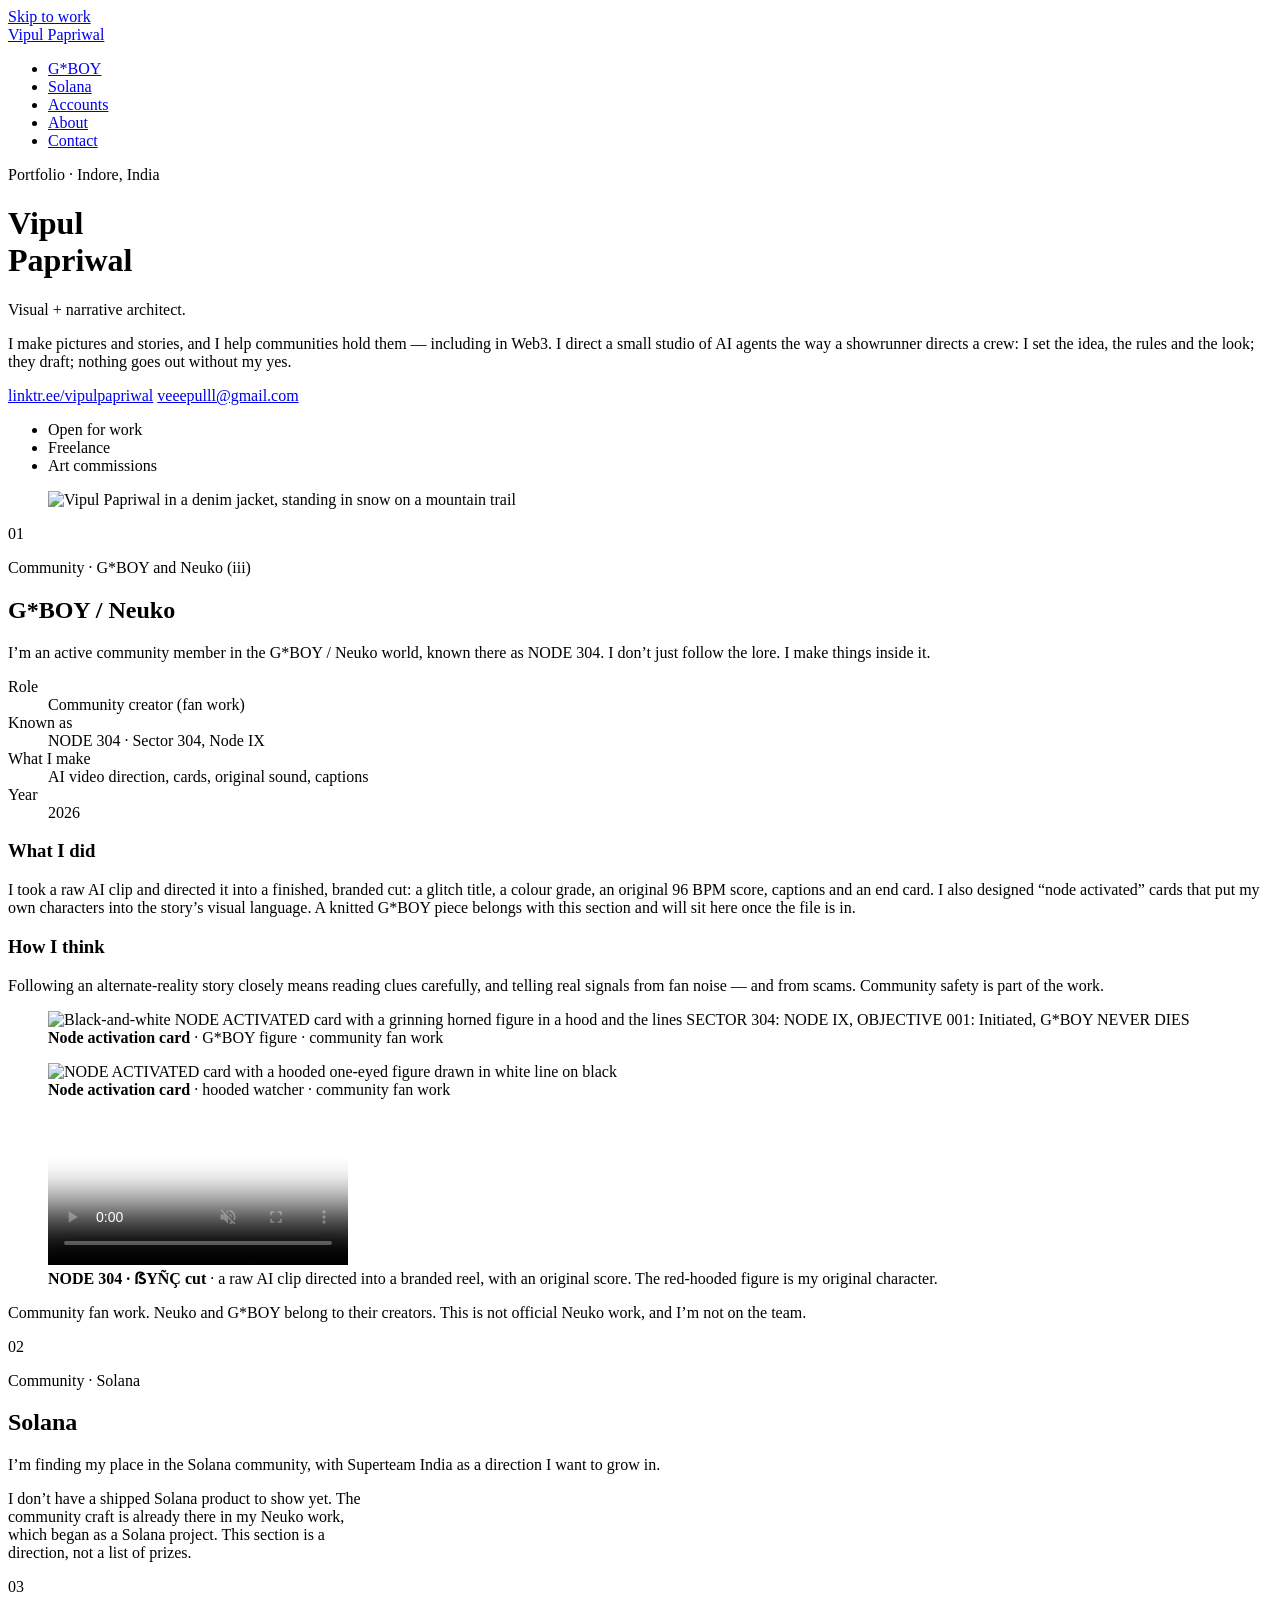
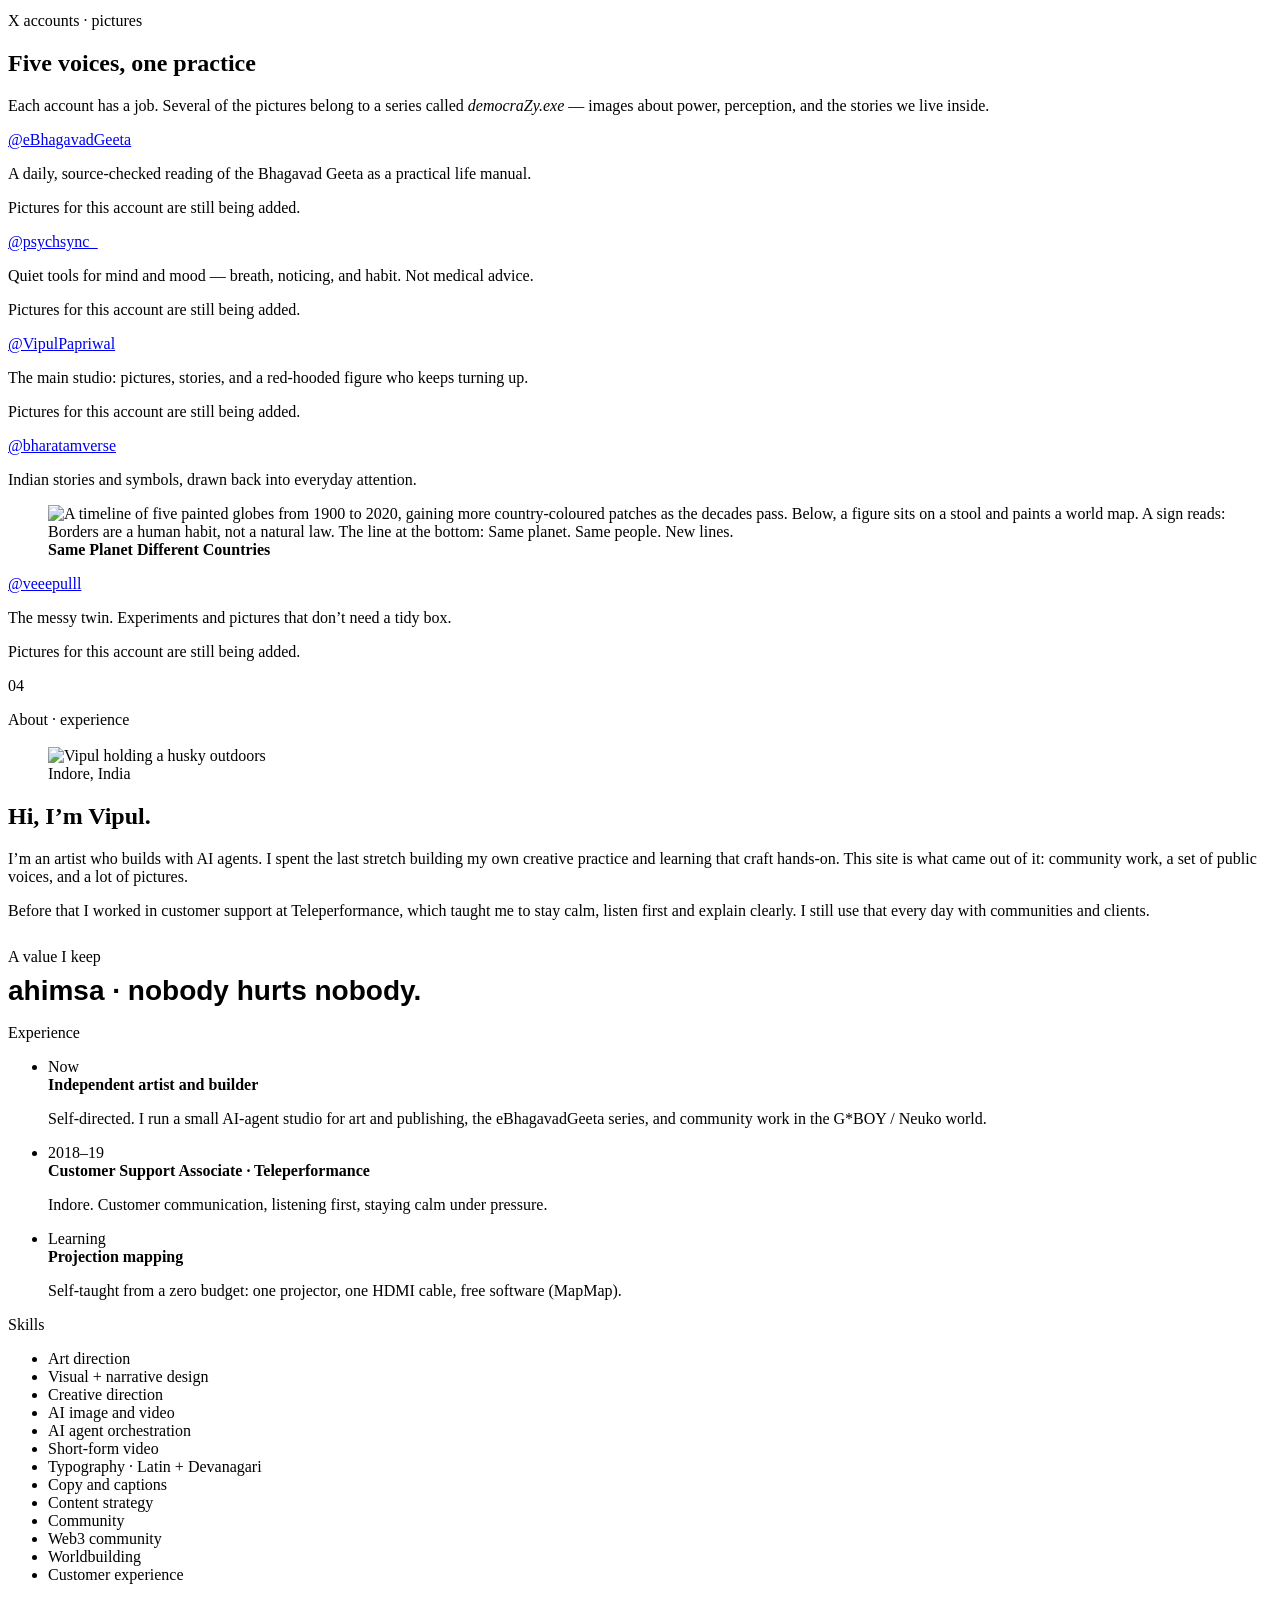
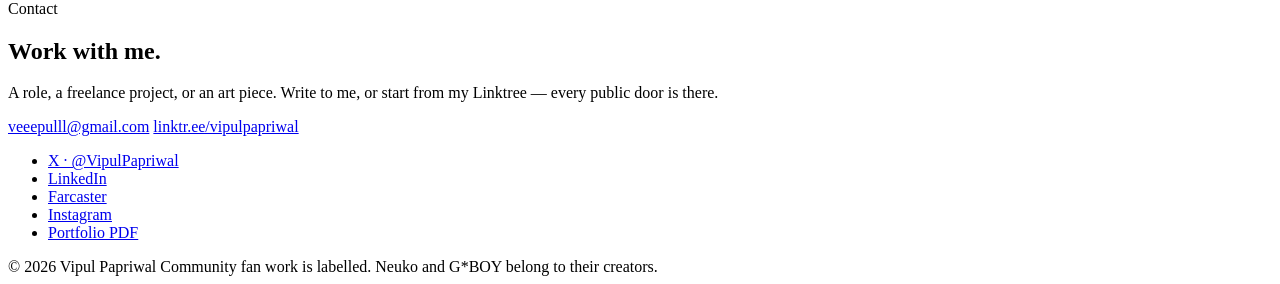
==== index.html @ c5badc03 "Portfolio v2 (dark)" ====
<!doctype html>
<html lang="en">
<head>
<meta charset="utf-8">
<meta name="viewport" content="width=device-width,initial-scale=1">
<title>Vipul Papriwal · Visual + narrative architect</title>
<meta name="description" content="Vipul Papriwal, Indore. Artist and visual + narrative architect. Pictures, stories, and community systems, including Web3. Open for work.">
<link rel="stylesheet" href="assets/style.css">
</head>
<body>
<a class="skip" href="#main">Skip to work</a>
<nav class="top" aria-label="Sections">
  <div class="wrap">
    <a class="name" href="#top">Vipul Papriwal</a>
    <ul>
      <li><a href="#gboy">G*BOY</a></li>
      <li><a href="#solana">Solana</a></li>
      <li><a href="#accounts">Accounts</a></li>
      <li><a href="#about">About</a></li>
      <li><a href="#contact">Contact</a></li>
    </ul>
  </div>
</nav>

<header class="hero" id="top">
  <div class="wrap hero-grid">
    <div class="hero-copy">
      <p class="label">Portfolio <span class="dot">·</span> Indore, India</p>
      <h1>Vipul<br>Papriwal</h1>
      <p class="role">Visual + narrative architect.</p>
      <p class="bio">I make pictures and stories, and I help communities hold them — including in Web3. I direct a small studio of AI agents the way a showrunner directs a crew: I set the idea, the rules and the look; they draft; nothing goes out without my yes.</p>
      <div class="hero-cta">
        <a class="btn solid" href="https://linktr.ee/vipulpapriwal">linktr.ee/vipulpapriwal</a>
        <a class="btn" href="mailto:veeepulll@gmail.com">veeepulll@gmail.com</a>
      </div>
      <ul class="chips" aria-label="Availability">
        <li>Open for work</li>
        <li>Freelance</li>
        <li>Art commissions</li>
      </ul>
    </div>
    <figure class="portrait">
      <img src="assets/img/portrait.jpg" alt="Vipul Papriwal in a denim jacket, standing in snow on a mountain trail">
    </figure>
  </div>
</header>

<main id="main">
<section class="s invert" id="gboy">
  <div class="wrap">
    <div class="s-head"><span class="n">01</span><p class="label">Community <span class="dot">·</span> G*BOY and Neuko (iii)</p></div>
    <h2>G*BOY / Neuko</h2>
    <p class="lede">I’m an active community member in the G*BOY / Neuko world, known there as NODE 304. I don’t just follow the lore. I make things inside it.</p>
    <div class="split">
      <dl class="meta">
        <div><dt>Role</dt><dd>Community creator (fan work)</dd></div>
        <div><dt>Known as</dt><dd>NODE 304 · Sector 304, Node IX</dd></div>
        <div><dt>What I make</dt><dd>AI video direction, cards, original sound, captions</dd></div>
        <div><dt>Year</dt><dd>2026</dd></div>
      </dl>
      <div class="story">
        <h3>What I did</h3>
        <p>I took a raw AI clip and directed it into a finished, branded cut: a glitch title, a colour grade, an original 96 BPM score, captions and an end card. I also designed “node activated” cards that put my own characters into the story’s visual language. A knitted G*BOY piece belongs with this section and will sit here once the file is in.</p>
        <h3>How I think</h3>
        <p>Following an alternate-reality story closely means reading clues carefully, and telling real signals from fan noise — and from scams. Community safety is part of the work.</p>
      </div>
    </div>
    <div class="g-fig cols-2"><figure class="fade">
        <img src="assets/img/neuko_node_card_gboy.jpg" alt="Black-and-white NODE ACTIVATED card with a grinning horned figure in a hood and the lines SECTOR 304: NODE IX, OBJECTIVE 001: Initiated, G*BOY NEVER DIES" loading="lazy">
        <figcaption class="cap"><b>Node activation card</b> · G*BOY figure · community fan work</figcaption>
        </figure><figure class="fade">
        <img src="assets/img/neuko_node_card_eye.jpg" alt="NODE ACTIVATED card with a hooded one-eyed figure drawn in white line on black" loading="lazy">
        <figcaption class="cap"><b>Node activation card</b> · hooded watcher · community fan work</figcaption>
        </figure><figure class="fade">
            <video class="reel" src="assets/img/neuko_node304.mp4" poster="assets/img/neuko_node304_cover.jpg" muted loop playsinline controls preload="none" data-auto></video>
            <figcaption class="cap"><b>NODE 304 · ẞYÑÇ cut</b> · a raw AI clip directed into a branded reel, with an original score. The red-hooded figure is my original character.</figcaption>
            </figure></div>
    <p class="note">Community fan work. Neuko and G*BOY belong to their creators. This is not official Neuko work, and I’m not on the team.</p>
  </div>
</section>

<section class="s" id="solana">
  <div class="wrap">
    <div class="s-head"><span class="n">02</span><p class="label">Community <span class="dot">·</span> Solana</p></div>
    <h2>Solana</h2>
    <p class="lede">I’m finding my place in the Solana community, with Superteam India as a direction I want to grow in.</p>
    <p class="muted" style="max-width:46ch">I don’t have a shipped Solana product to show yet. The community craft is already there in my Neuko work, which began as a Solana project. This section is a direction, not a list of prizes.</p>
  </div>
</section>

<section class="s" id="accounts">
  <div class="wrap">
    <div class="s-head"><span class="n">03</span><p class="label">X accounts <span class="dot">·</span> pictures</p></div>
    <h2>Five voices, one practice</h2>
    <p class="lede">Each account has a job. Several of the pictures belong to a series called <i>democraZy.exe</i> — images about power, perception, and the stories we live inside.</p>
    <div class="accounts">
      
<article class="account" id="ebg">
  <a class="handle" href="https://x.com/eBhagavadGeeta">@eBhagavadGeeta</a>
  <p class="purpose">A daily, source-checked reading of the Bhagavad Geeta as a practical life manual.</p>
  
  
  <p class="muted">Pictures for this account are still being added.</p>
</article>

<article class="account" id="psych">
  <a class="handle" href="https://x.com/psychsync_">@psychsync_</a>
  <p class="purpose">Quiet tools for mind and mood — breath, noticing, and habit. Not medical advice.</p>
  
  
  <p class="muted">Pictures for this account are still being added.</p>
</article>

<article class="account" id="main">
  <a class="handle" href="https://x.com/VipulPapriwal">@VipulPapriwal</a>
  <p class="purpose">The main studio: pictures, stories, and a red-hooded figure who keeps turning up.</p>
  
  
  <p class="muted">Pictures for this account are still being added.</p>
</article>

<article class="account" id="bharatam">
  <a class="handle" href="https://x.com/bharatamverse">@bharatamverse</a>
  <p class="purpose">Indian stories and symbols, drawn back into everyday attention.</p>
  <figure class="fade lead"><img src="assets/art/01.jpg" alt="A timeline of five painted globes from 1900 to 2020, gaining more country-coloured patches as the decades pass. Below, a figure sits on a stool and paints a world map. A sign reads: Borders are a human habit, not a natural law. The line at the bottom: Same planet. Same people. New lines." loading="lazy"><figcaption class="cap"><b>Same Planet Different Countries</b></figcaption></figure>
  
  
</article>

<article class="account" id="vee">
  <a class="handle" href="https://x.com/veeepulll">@veeepulll</a>
  <p class="purpose">The messy twin. Experiments and pictures that don’t need a tidy box.</p>
  
  
  <p class="muted">Pictures for this account are still being added.</p>
</article>
    </div>
  </div>
</section>

<section class="s" id="about">
  <div class="wrap">
    <div class="s-head"><span class="n">04</span><p class="label">About <span class="dot">·</span> experience</p></div>
    <div class="about-grid" style="margin-top:18px">
      <figure class="portrait">
        <img src="assets/img/portrait_husky.jpg" alt="Vipul holding a husky outdoors">
        <figcaption class="cap">Indore, India</figcaption>
      </figure>
      <div>
        <h2>Hi, I’m Vipul.</h2>
        <p>I’m an artist who builds with AI agents. I spent the last stretch building my own creative practice and learning that craft hands-on. This site is what came out of it: community work, a set of public voices, and a lot of pictures.</p>
        <p>Before that I worked in customer support at Teleperformance, which taught me to stay calm, listen first and explain clearly. I still use that every day with communities and clients.</p>
        <p class="label" style="margin:28px 0 8px">A value I keep</p>
        <p style="font:700 clamp(20px,3vw,28px)/1.2 Unbounded,sans-serif;margin:0">ahimsa · nobody hurts nobody.</p>
      </div>
    </div>
    <div class="exp-grid">
      <div>
        <p class="label">Experience</p>
        <ul class="timeline">
          <li><span class="when">Now</span><div><b>Independent artist and builder</b><p>Self-directed. I run a small AI-agent studio for art and publishing, the eBhagavadGeeta series, and community work in the G*BOY / Neuko world.</p></div></li>
          <li><span class="when">2018–19</span><div><b>Customer Support Associate · Teleperformance</b><p>Indore. Customer communication, listening first, staying calm under pressure.</p></div></li>
          <li><span class="when">Learning</span><div><b>Projection mapping</b><p>Self-taught from a zero budget: one projector, one HDMI cable, free software (MapMap).</p></div></li>
        </ul>
      </div>
      <div>
        <p class="label">Skills</p>
        <ul class="skills">
          <li>Art direction</li><li>Visual + narrative design</li><li>Creative direction</li>
          <li>AI image and video</li><li>AI agent orchestration</li><li>Short-form video</li>
          <li>Typography · Latin + Devanagari</li><li>Copy and captions</li>
          <li>Content strategy</li><li>Community</li><li>Web3 community</li>
          <li>Worldbuilding</li><li>Customer experience</li>
        </ul>
      </div>
    </div>
  </div>
</section>
</main>

<section class="contact invert" id="contact">
  <div class="wrap">
    <p class="label">Contact</p>
    <h2>Work with me.</h2>
    <p class="lead">A role, a freelance project, or an art piece. Write to me, or start from my Linktree — every public door is there.</p>
    <a class="mail" href="mailto:veeepulll@gmail.com">veeepulll@gmail.com</a>
    <a class="lt" href="https://linktr.ee/vipulpapriwal">linktr.ee/vipulpapriwal</a>
    <ul class="links">
      <li><a href="https://x.com/VipulPapriwal">X · @VipulPapriwal</a></li>
      <li><a href="https://www.linkedin.com/in/vipulpapriwal">LinkedIn</a></li>
      <li><a href="https://farcaster.xyz/vipulpapriwal">Farcaster</a></li>
      <li><a href="https://instagram.com/vipulpapriwal">Instagram</a></li>
      <li><a href="Vipul_Papriwal_Portfolio.pdf">Portfolio PDF</a></li>
    </ul>
  </div>
</section>
<footer>
  <div class="wrap">
    <span>© 2026 Vipul Papriwal</span>
    <span>Community fan work is labelled. Neuko and G*BOY belong to their creators.</span>
  </div>
</footer>
<script>
(function(){
  var reduce=window.matchMedia&&matchMedia('(prefers-reduced-motion: reduce)').matches;
  var fades=document.querySelectorAll('.fade');
  if(!('IntersectionObserver' in window)||reduce){fades.forEach(function(e){e.classList.add('in')});}
  else{
    var io=new IntersectionObserver(function(es){es.forEach(function(e){if(e.isIntersecting){e.target.classList.add('in');io.unobserve(e.target);}})},{rootMargin:'0px 0px -8% 0px'});
    fades.forEach(function(e){io.observe(e)});
  }
  if(!reduce&&'IntersectionObserver' in window){
    var vo=new IntersectionObserver(function(es){es.forEach(function(e){var v=e.target;if(e.isIntersecting){v.preload='auto';var p=v.play();if(p&&p.catch)p.catch(function(){});}else{v.pause();}})},{threshold:.5});
    document.querySelectorAll('video[data-auto]').forEach(function(v){vo.observe(v)});
  }
})();
</script>
</body>
</html>
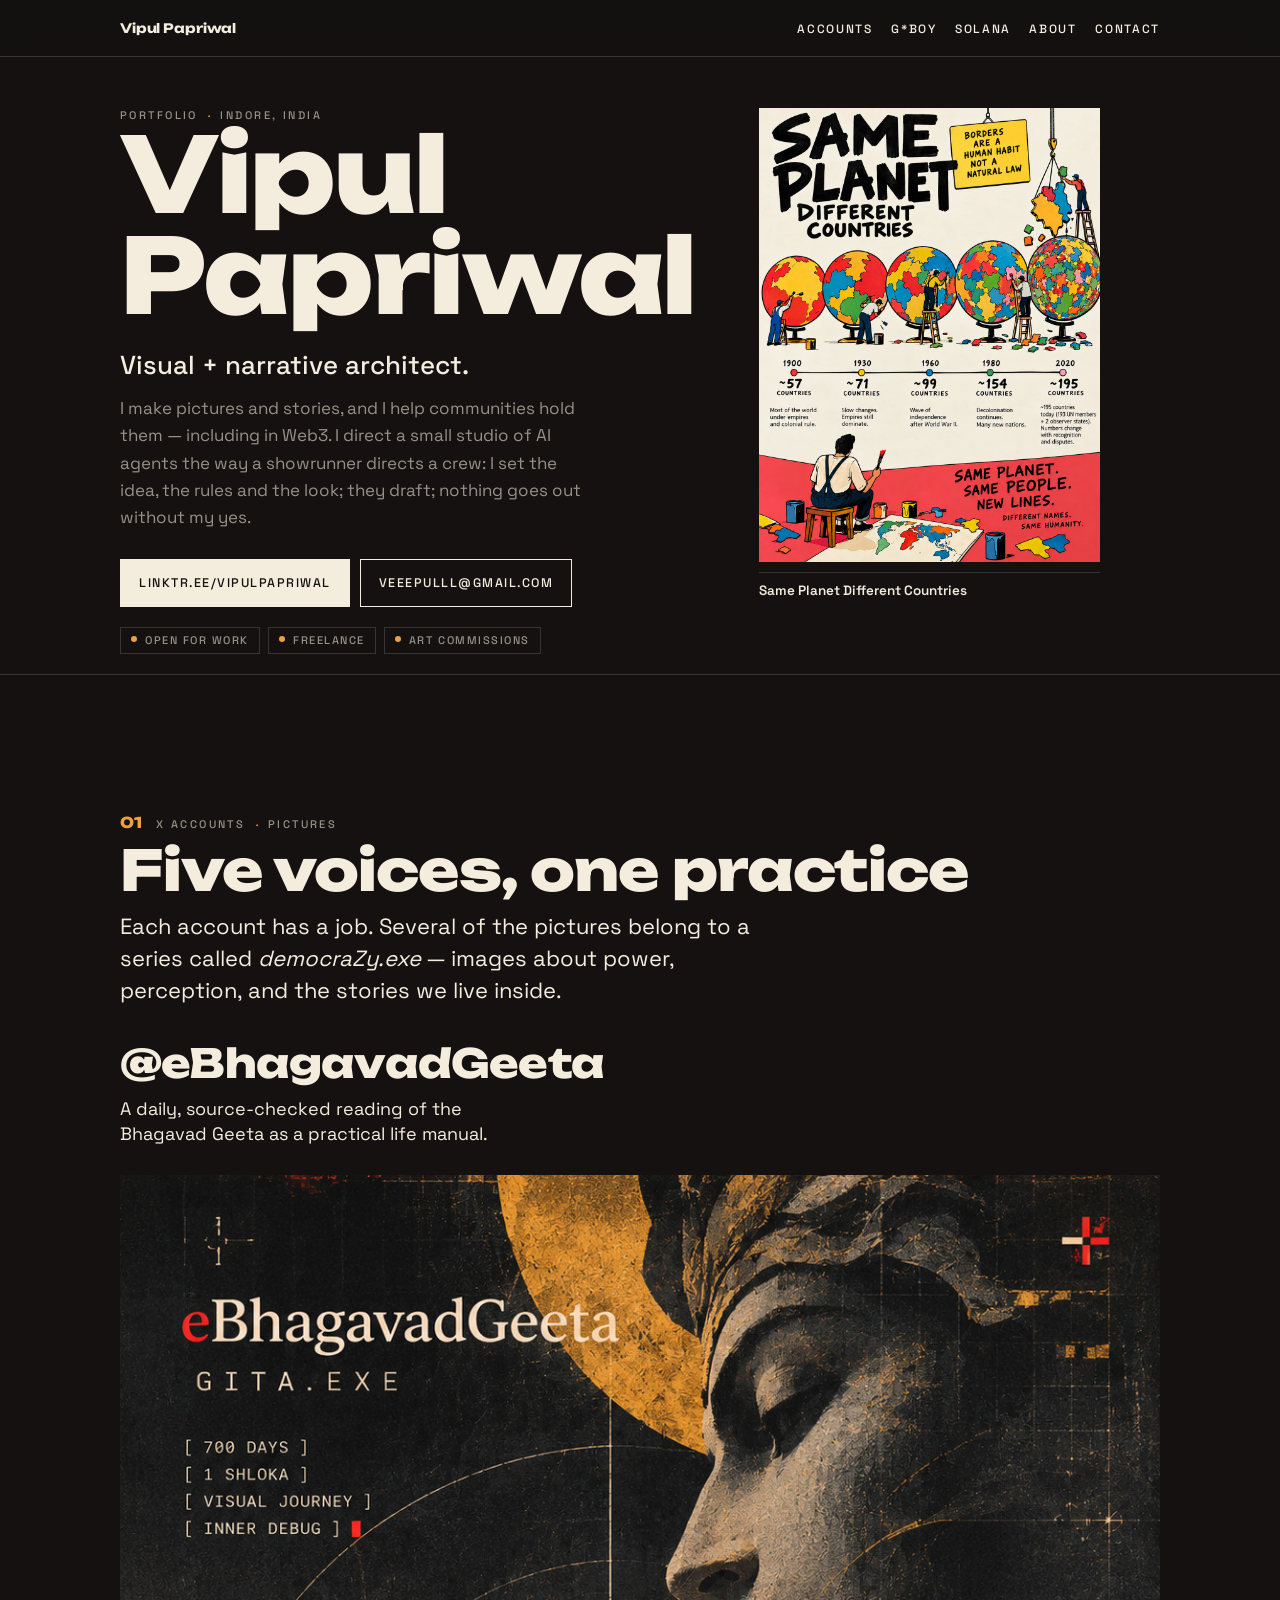
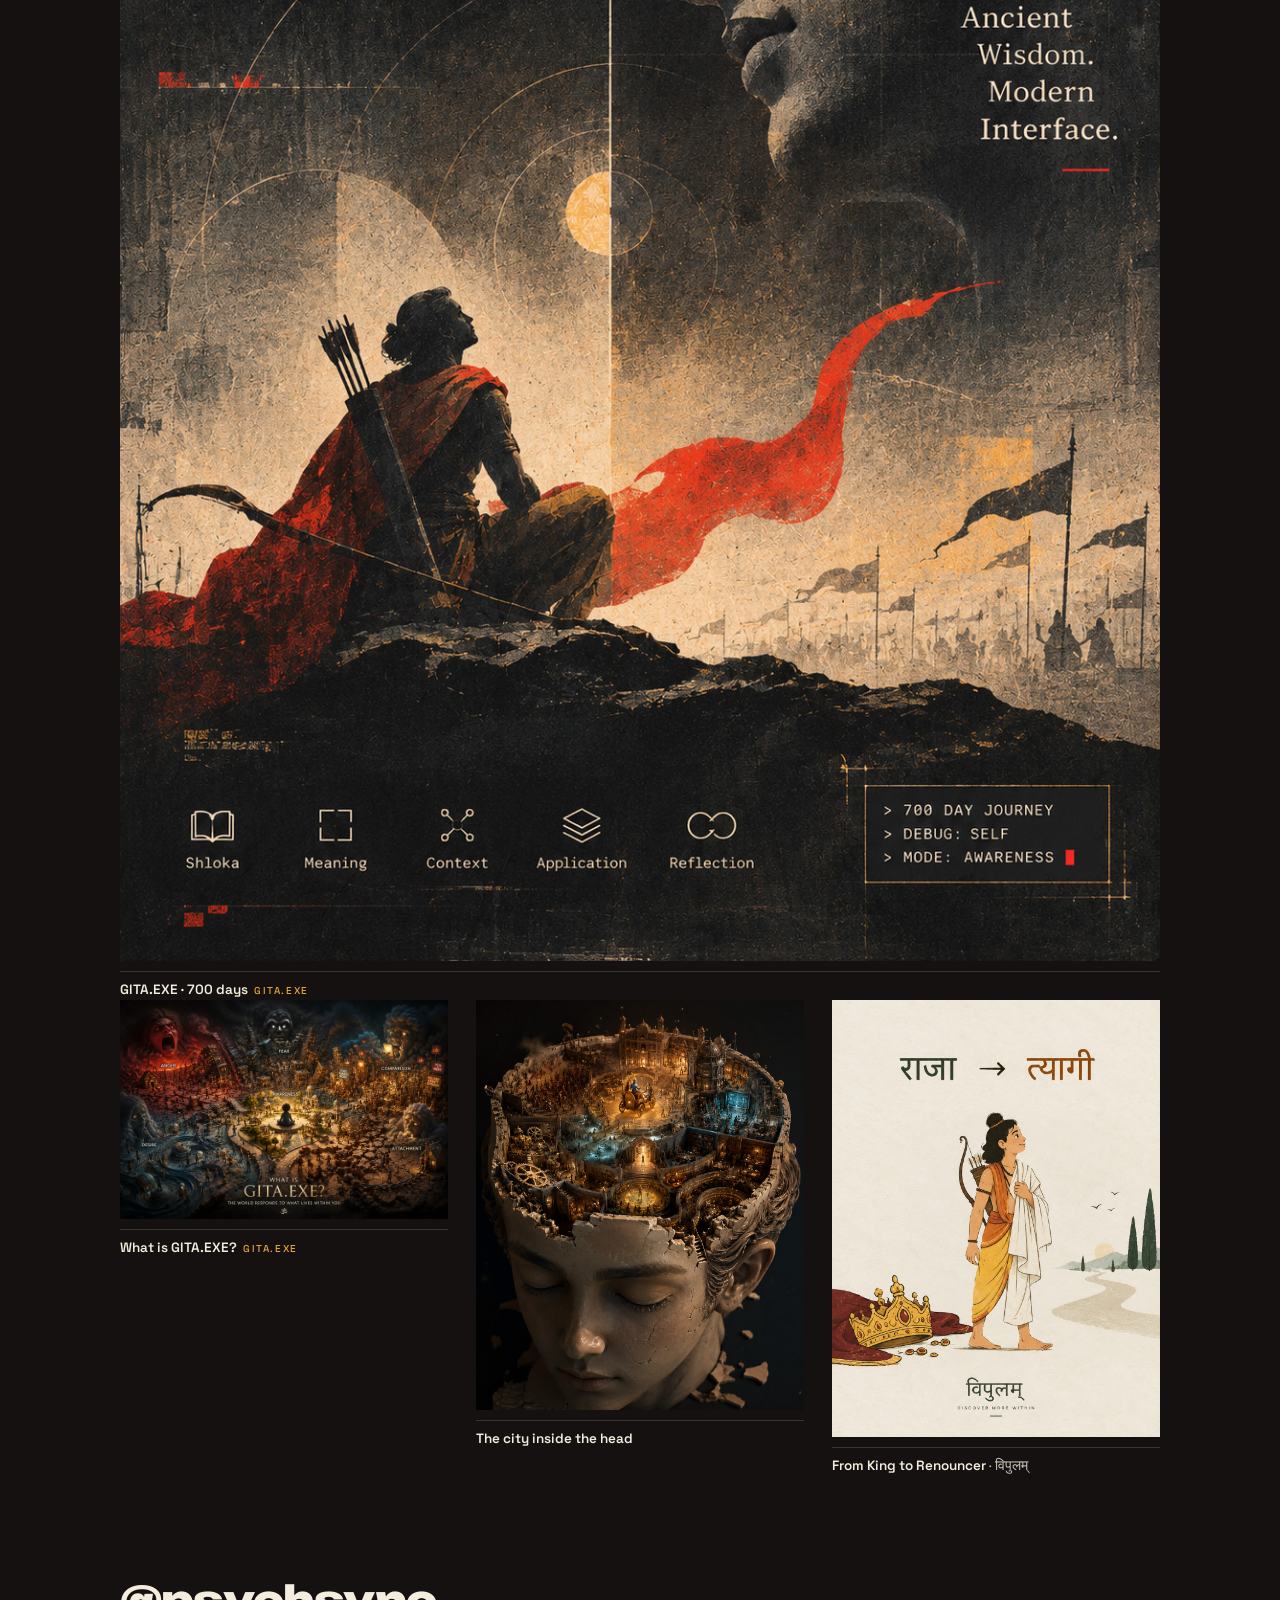
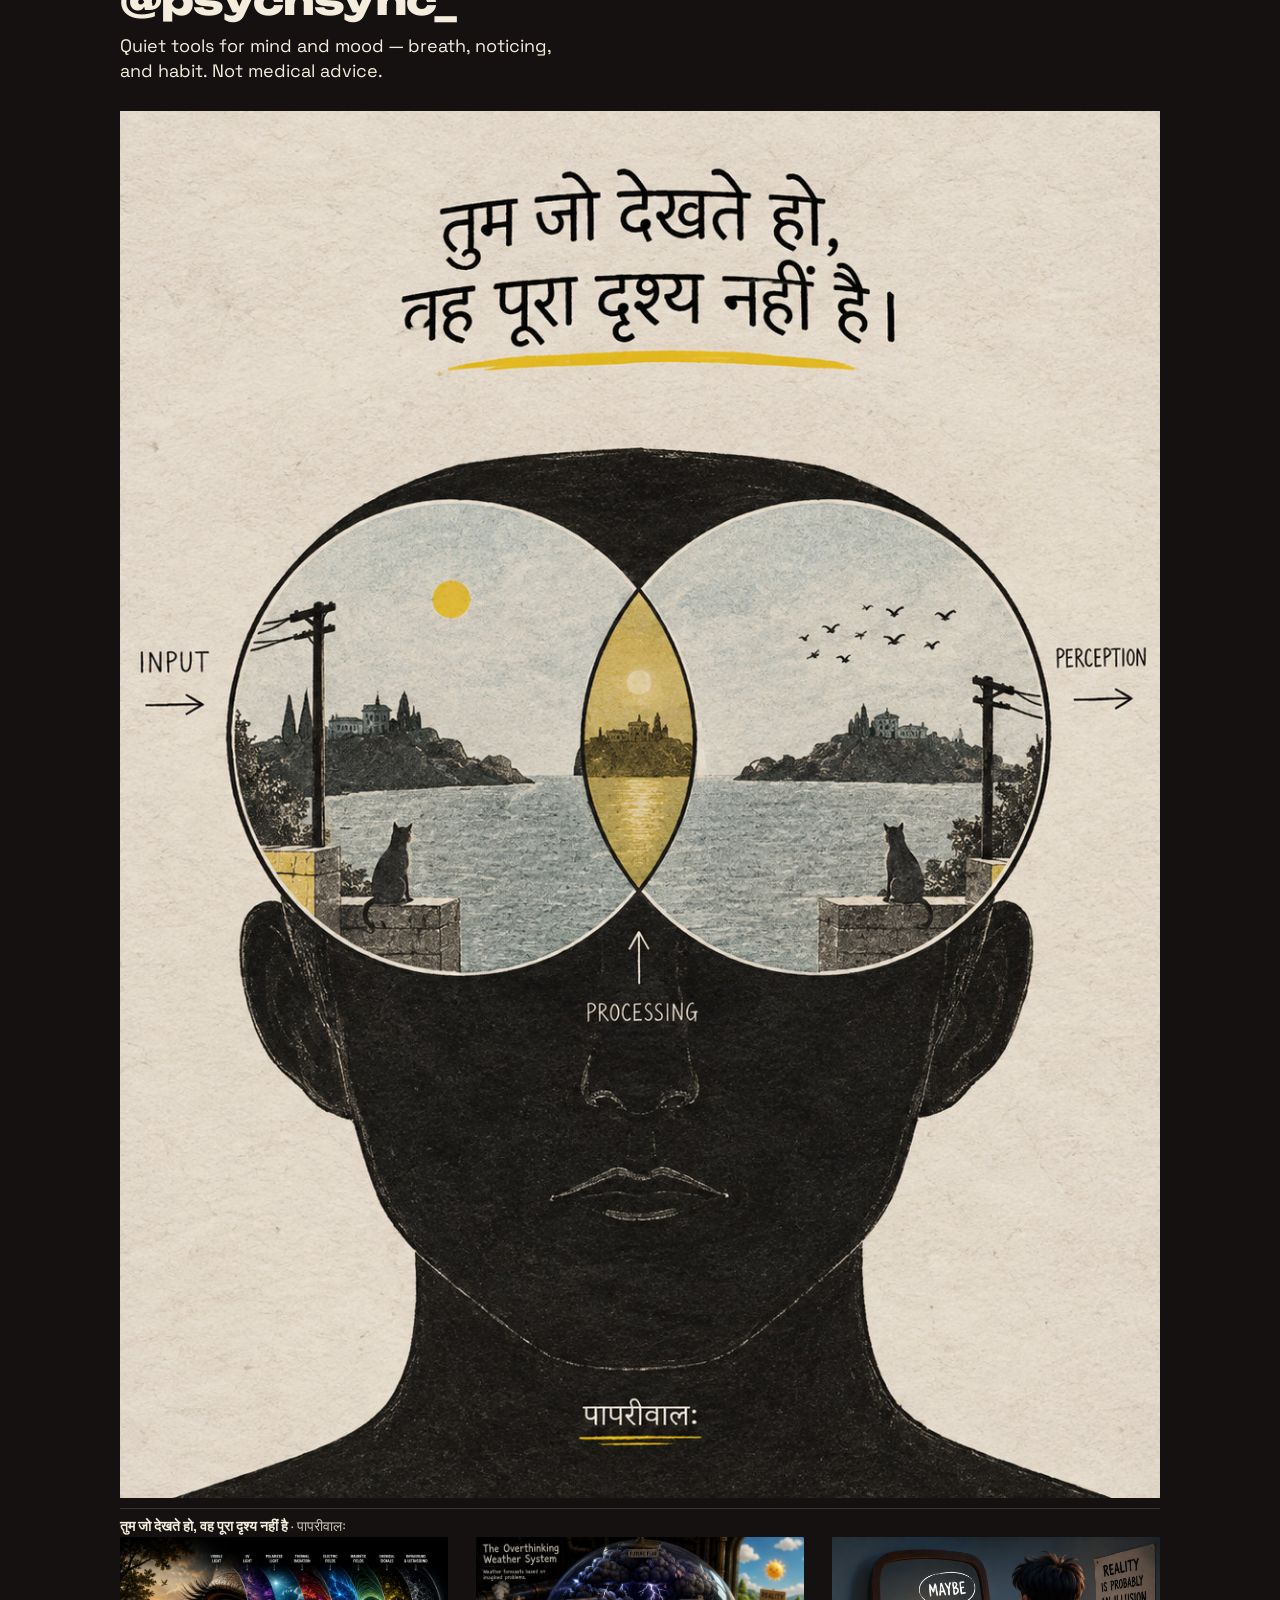
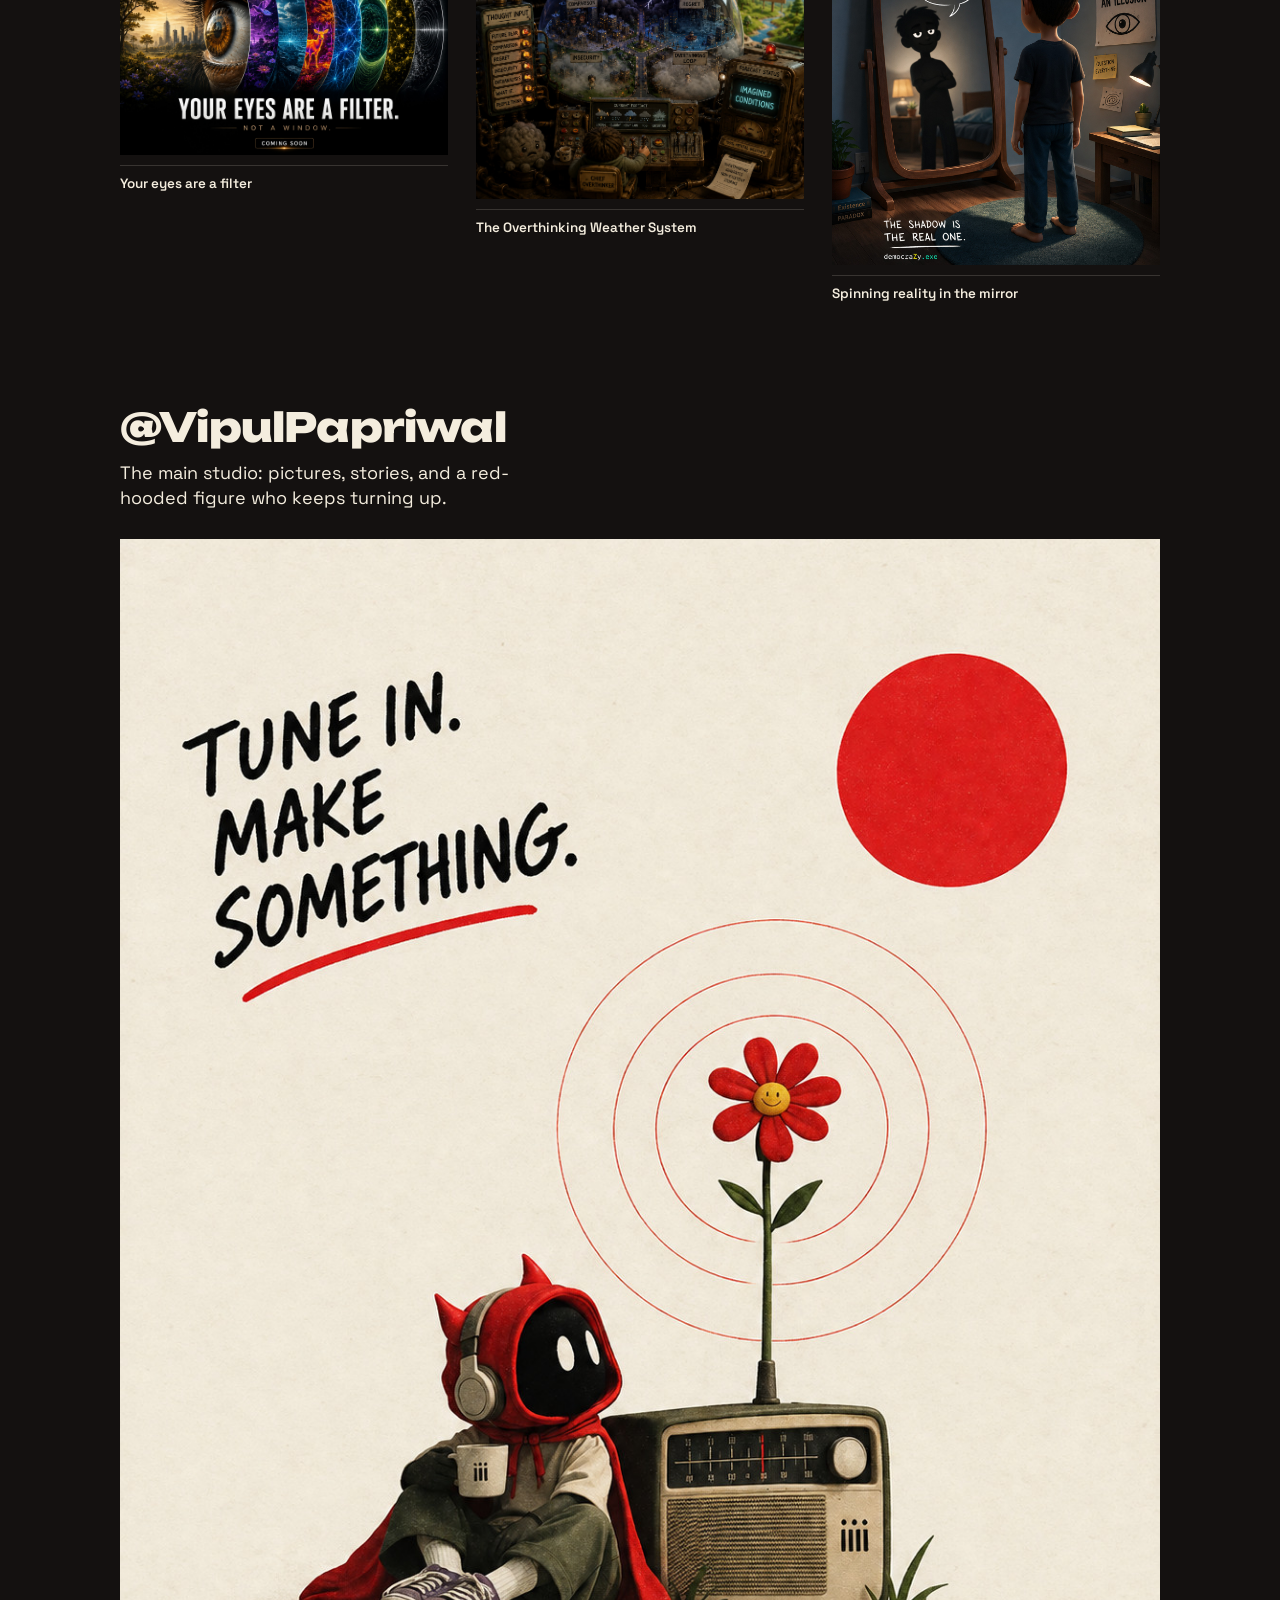
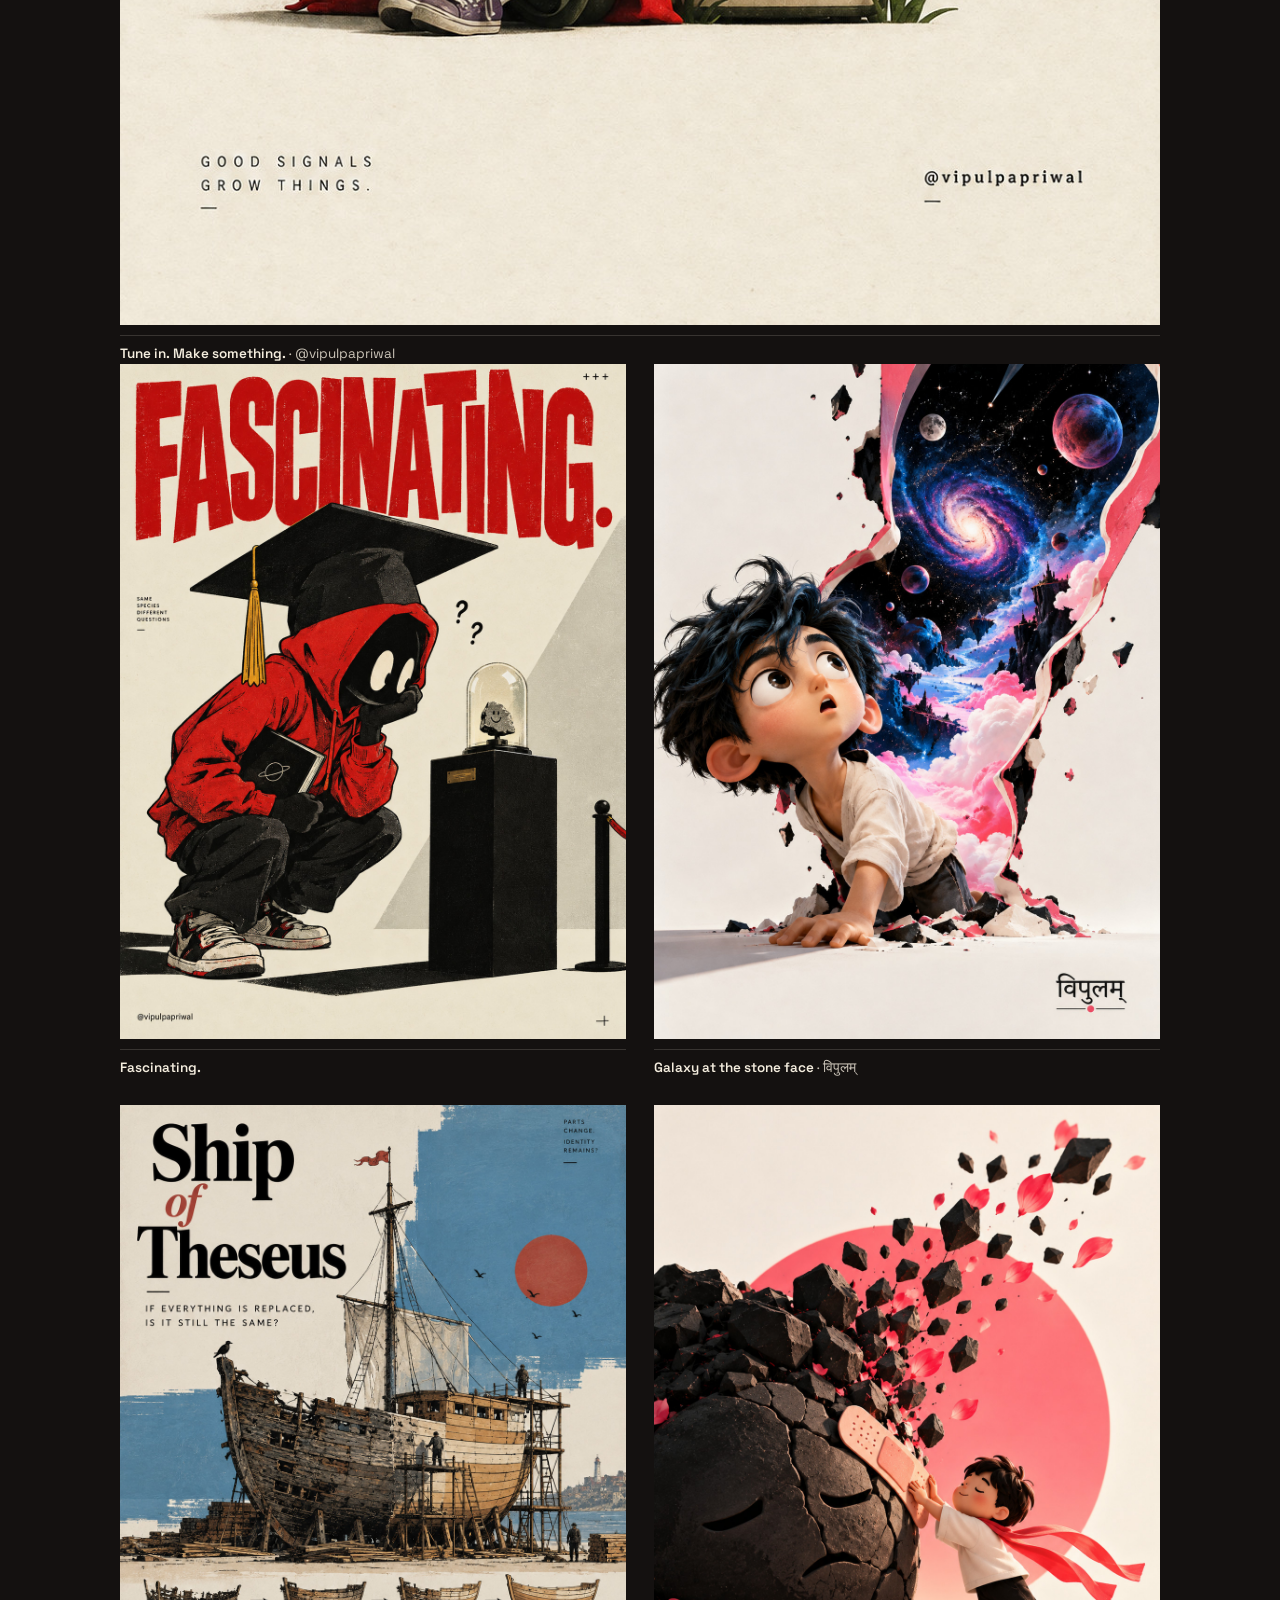
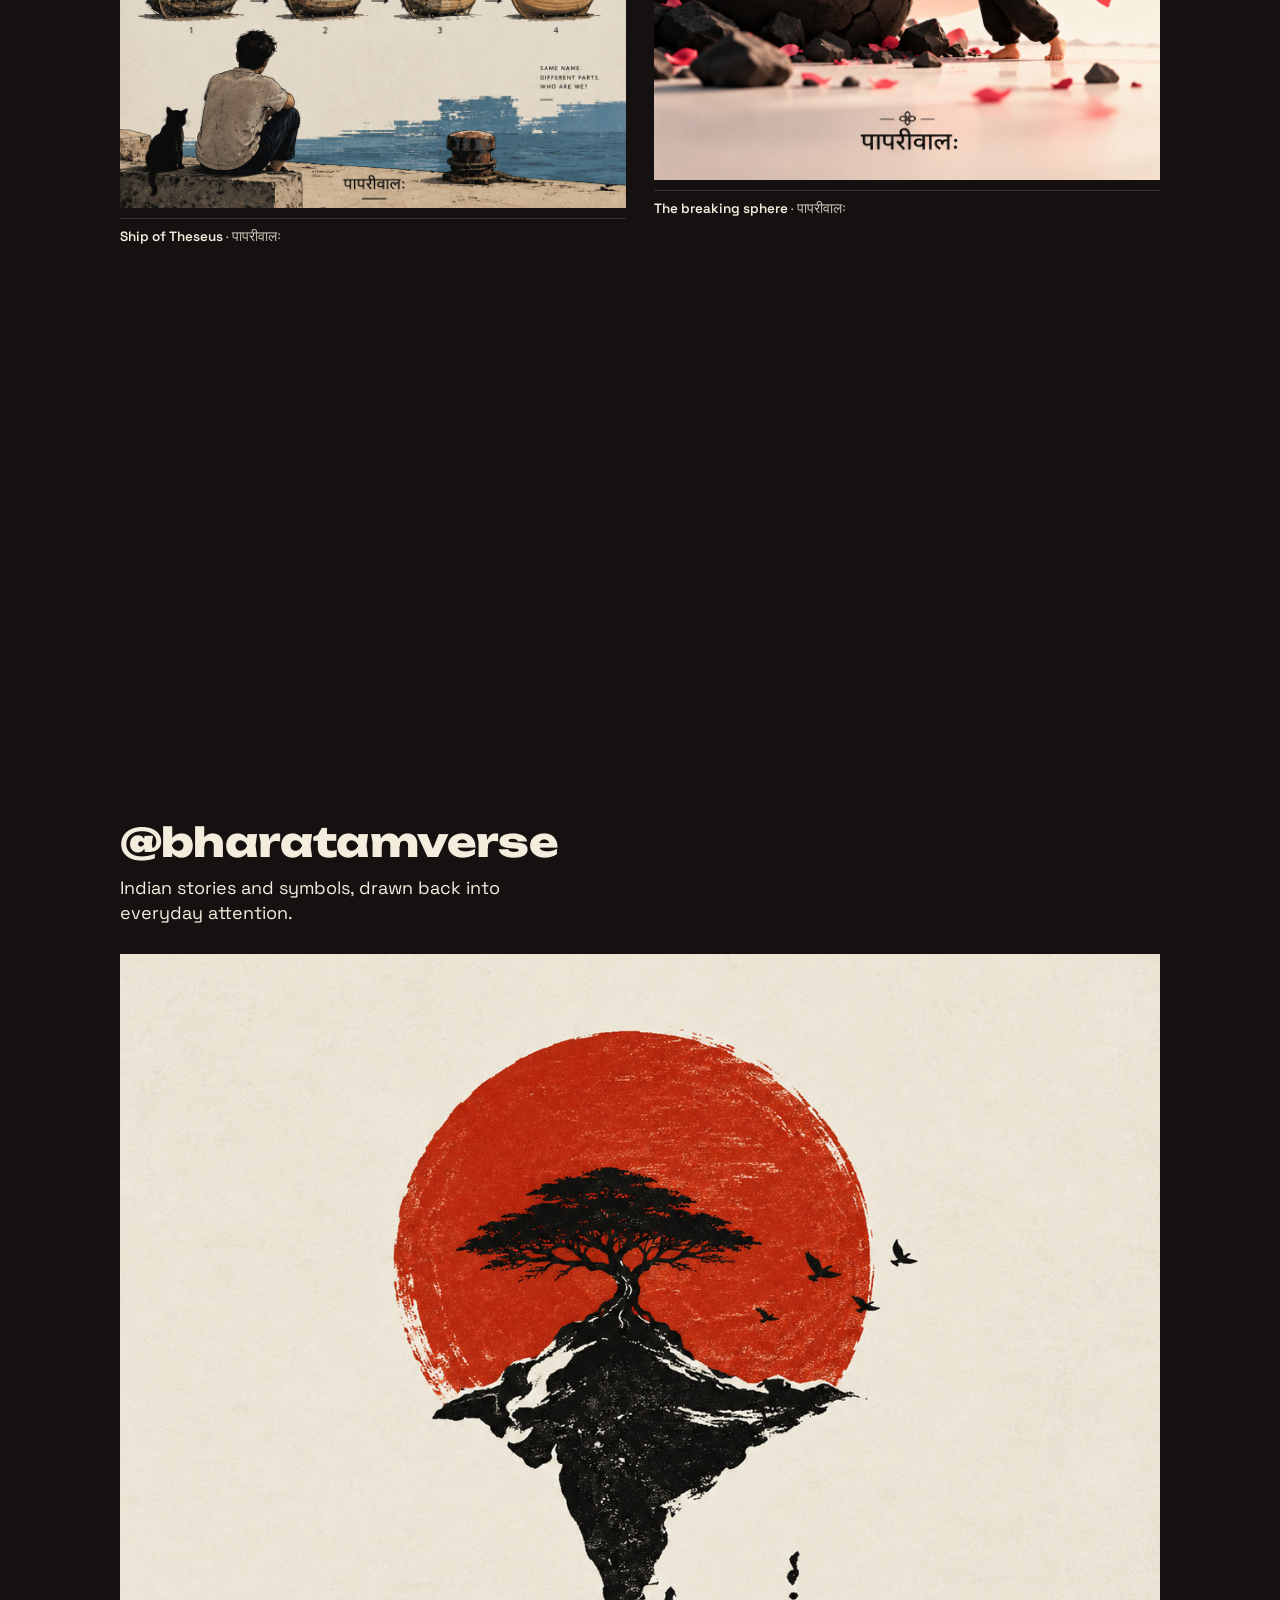
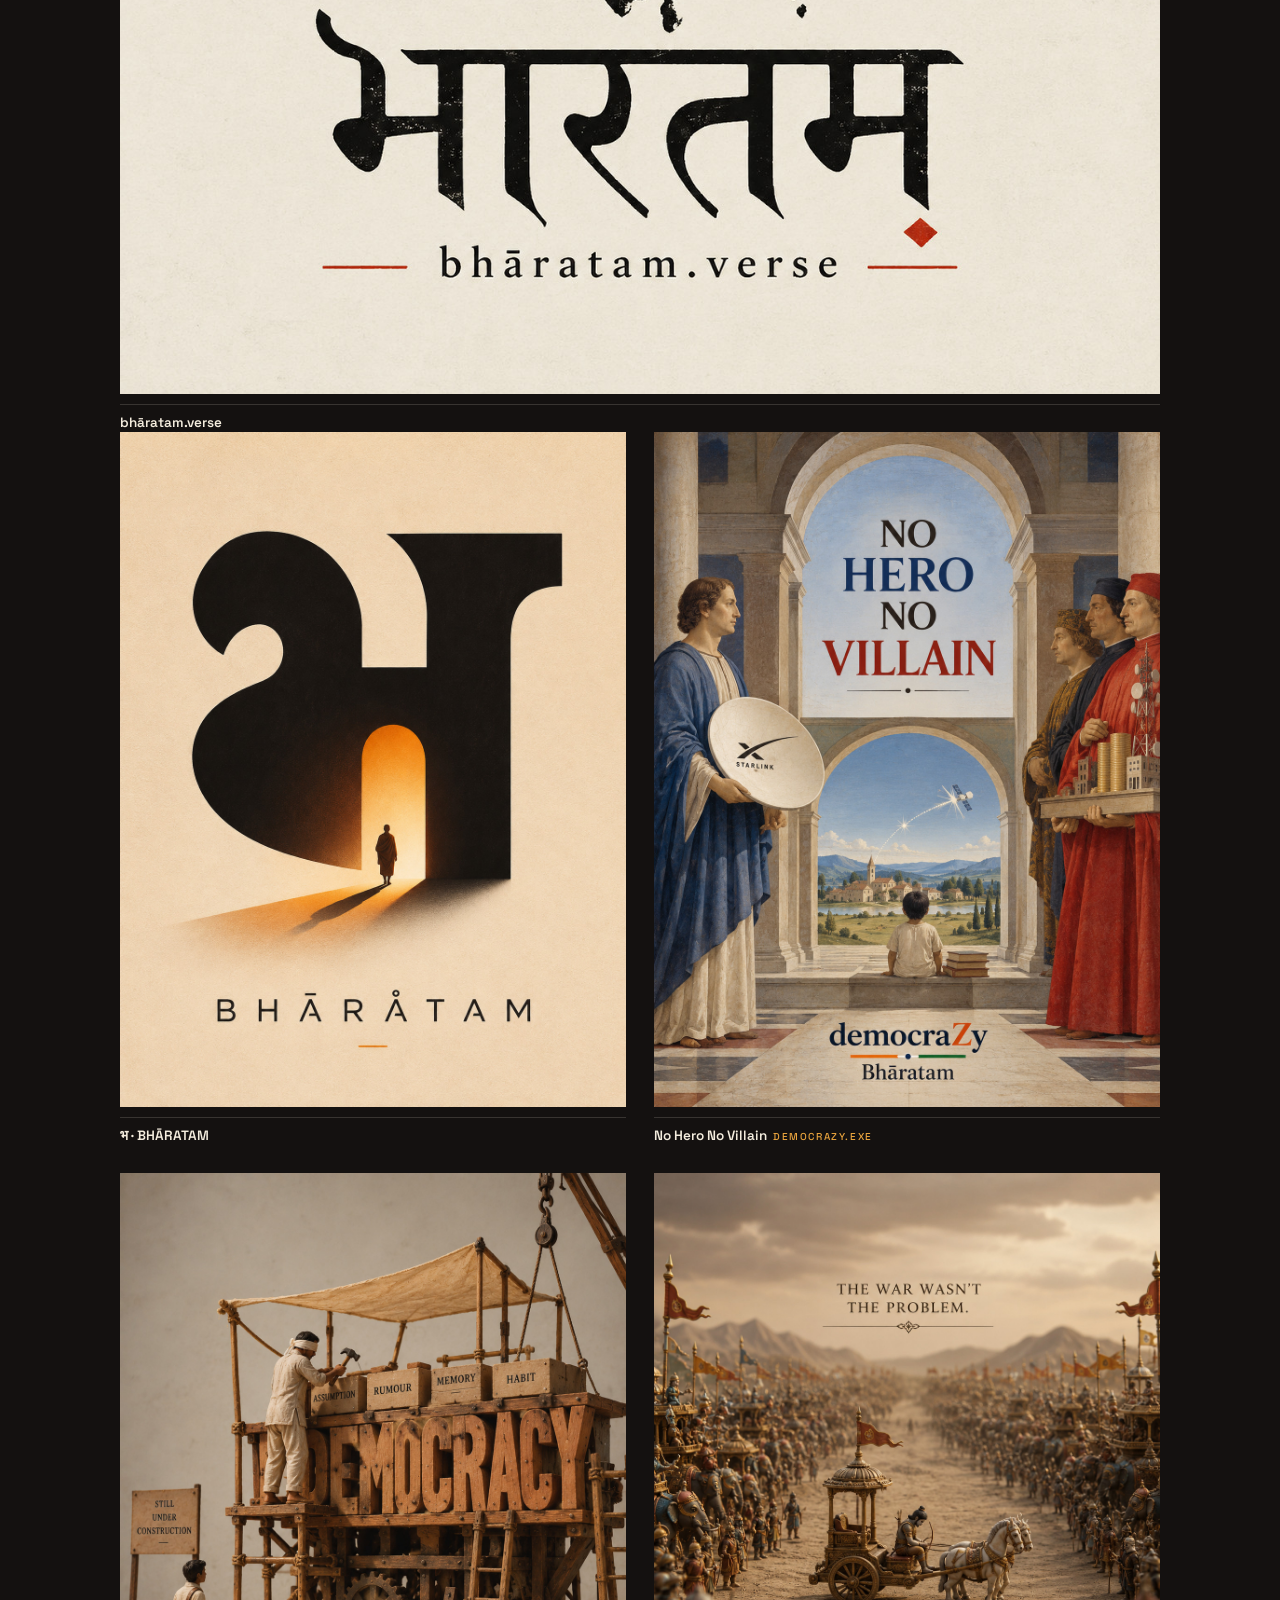
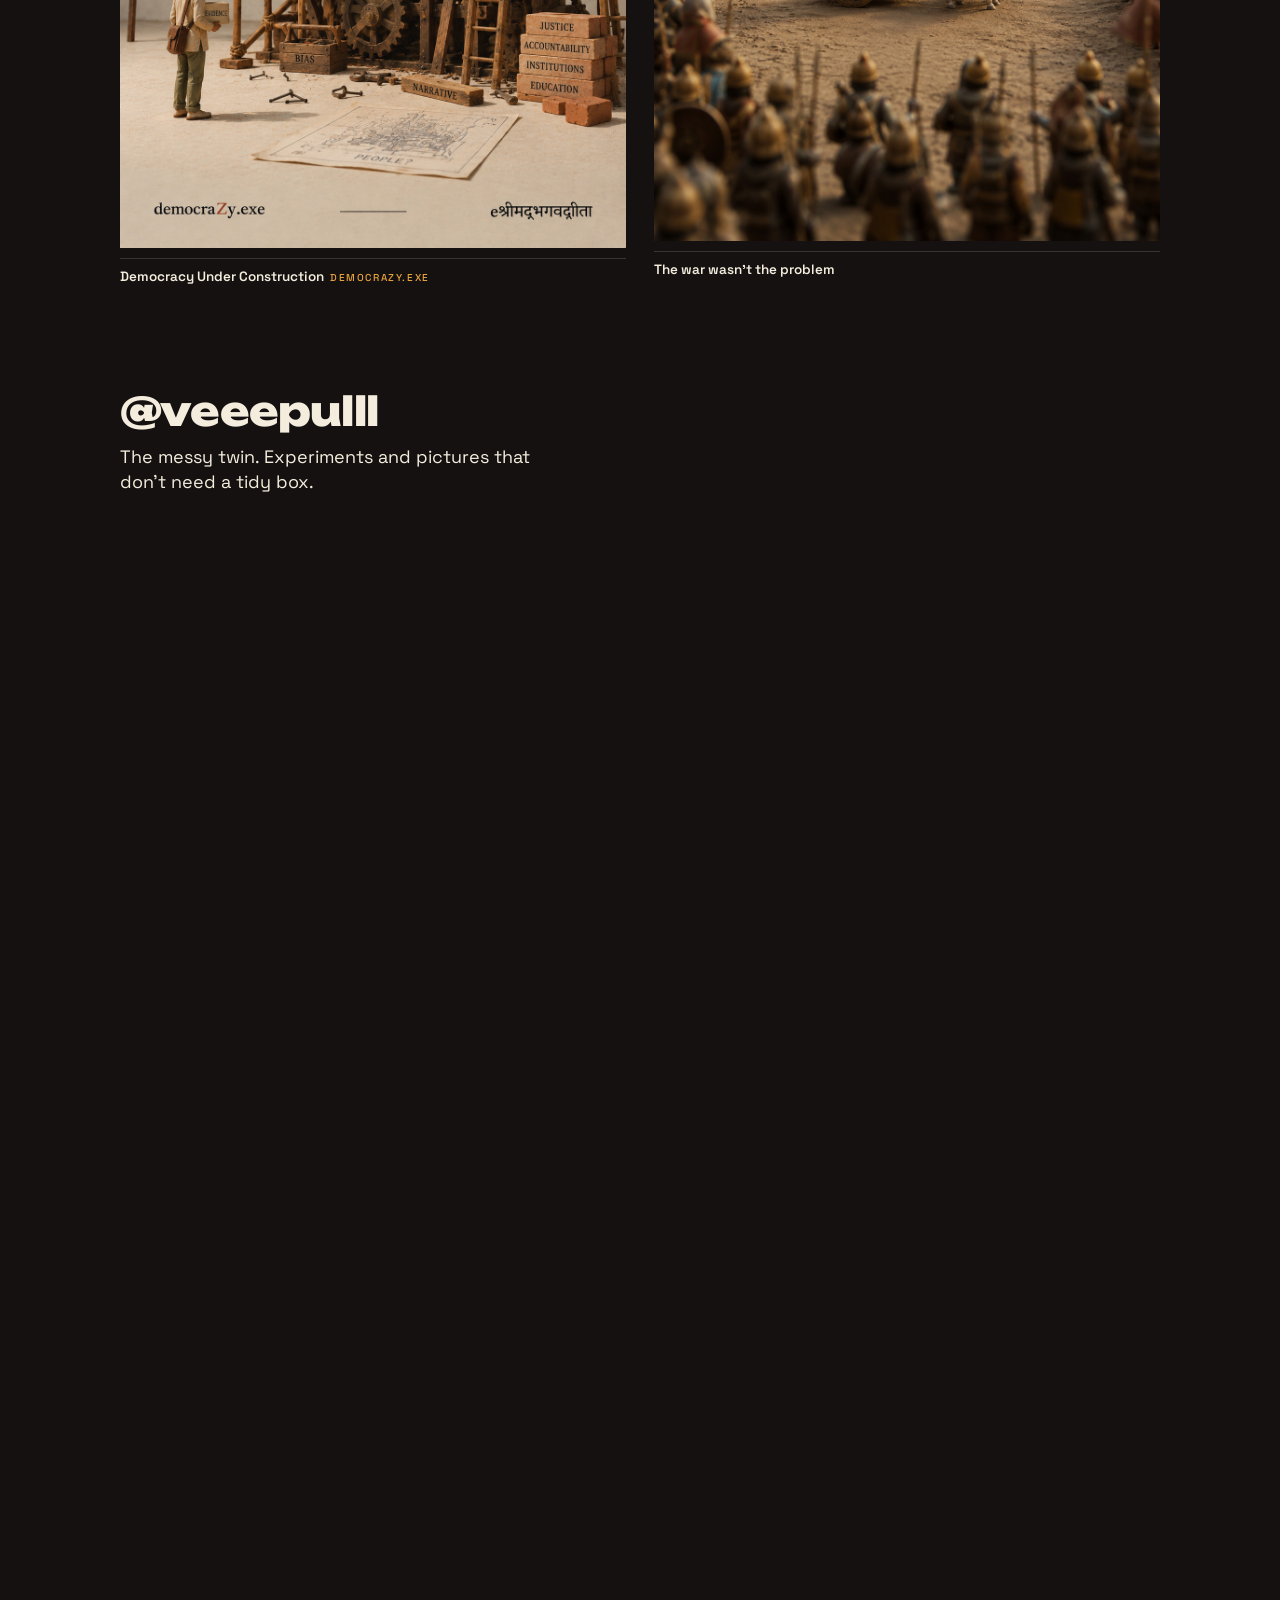
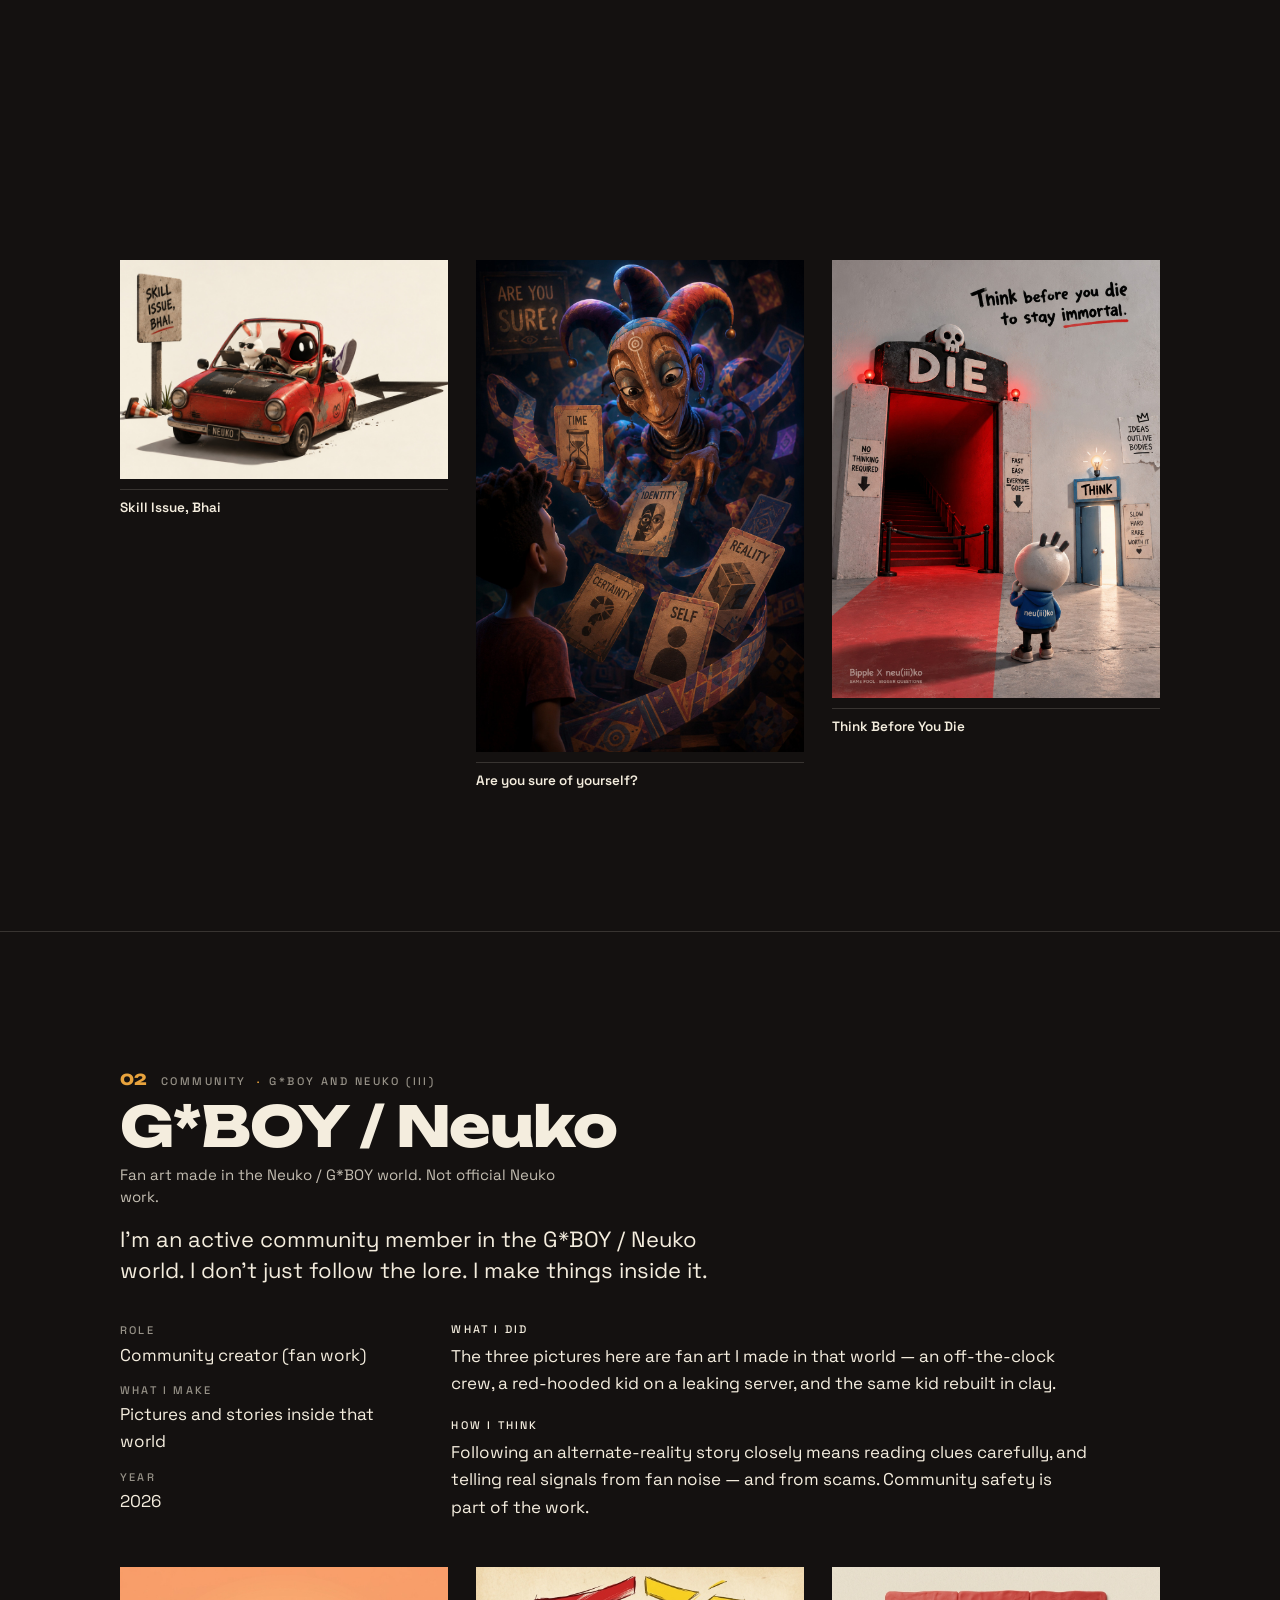
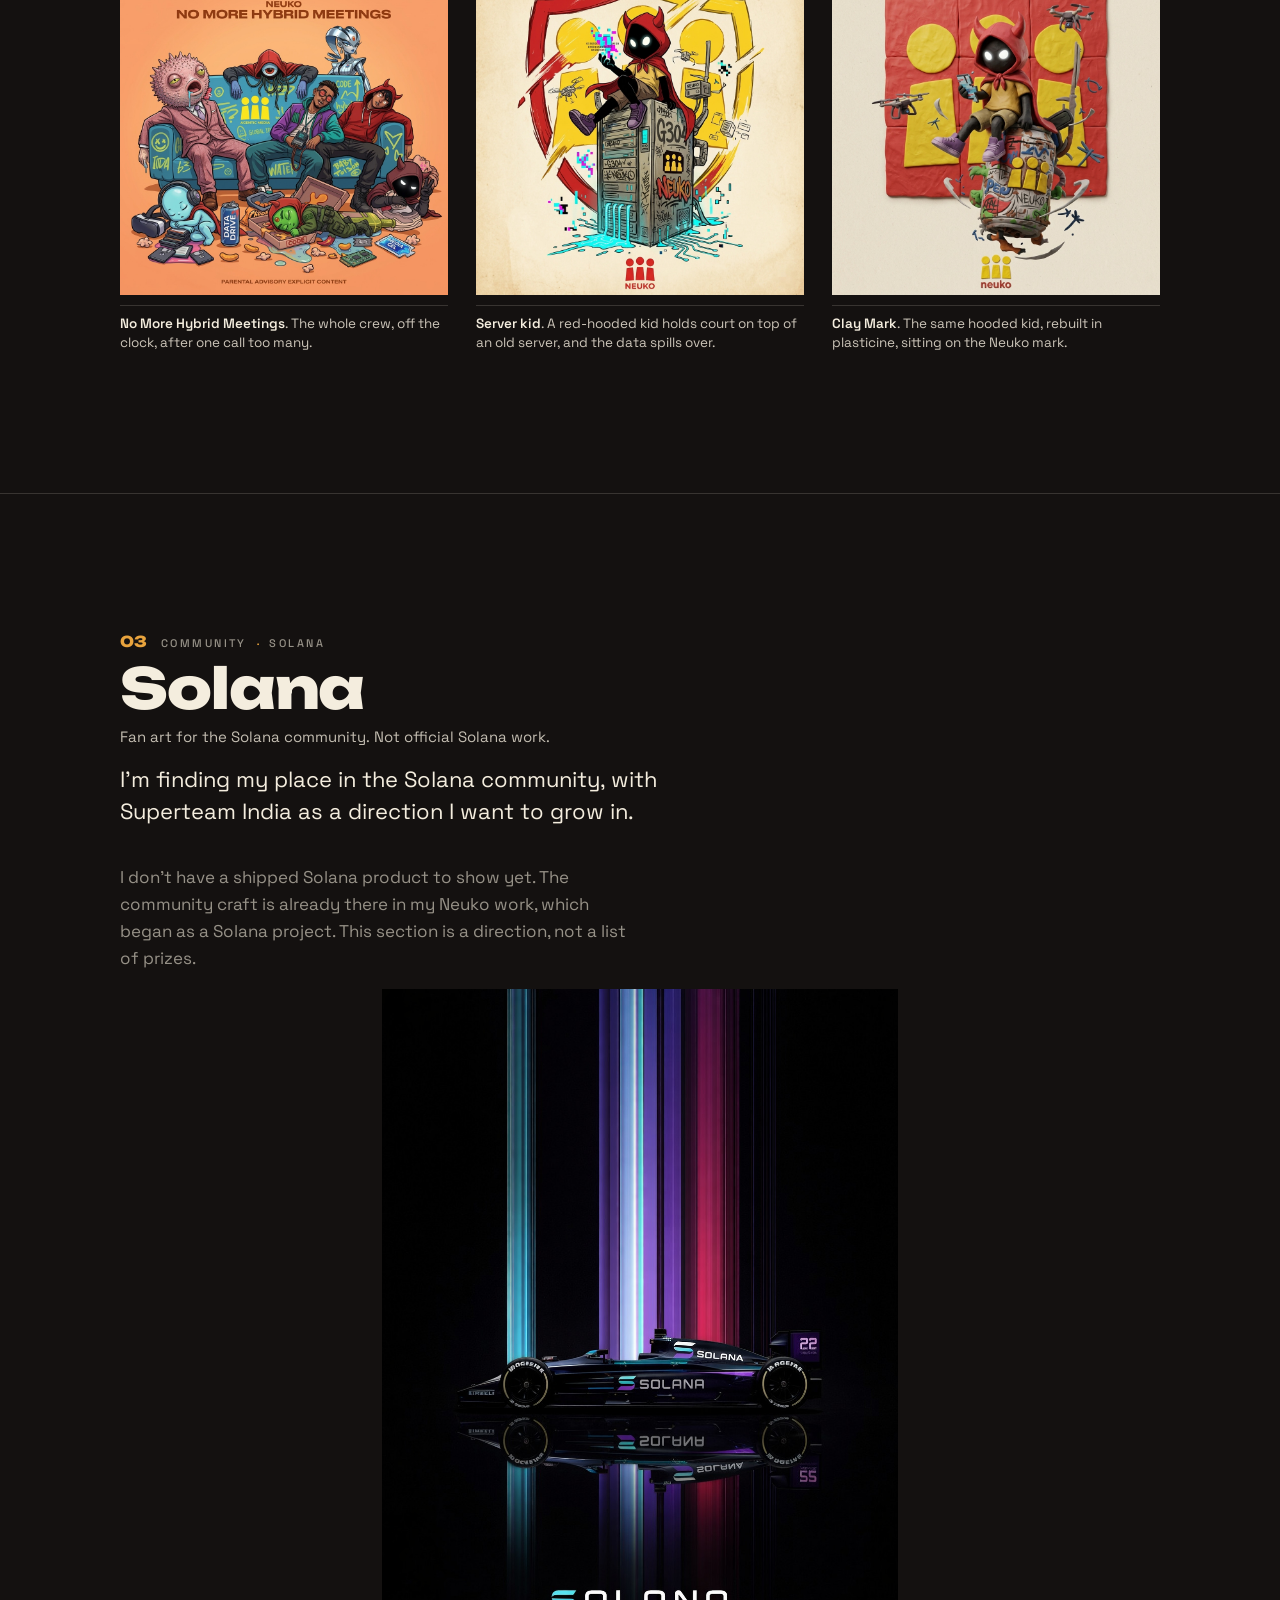
==== commit dec593f7: "Portfolio v2: dark build, new art, Solana + G*BOY fan-art sections; remove old node media" ====
--- a/index.html
+++ b/index.html
@@ -5,6 +5,24 @@
 <meta name="viewport" content="width=device-width,initial-scale=1">
 <title>Vipul Papriwal · Visual + narrative architect</title>
 <meta name="description" content="Vipul Papriwal, Indore. Artist and visual + narrative architect. Pictures, stories, and community systems, including Web3. Open for work.">
+<link rel="icon" href="/favicon.ico" sizes="any">
+<link rel="icon" type="image/png" sizes="32x32" href="/favicon-32.png">
+<link rel="apple-touch-icon" sizes="180x180" href="/apple-touch-icon-180.png">
+<link rel="icon" type="image/png" sizes="512x512" href="/icon-512.png">
+<meta property="og:type" content="website">
+<meta property="og:url" content="https://vipulpapriwal.github.io/">
+<meta property="og:title" content="Vipul Papriwal · Visual + narrative architect">
+<meta property="og:description" content="Vipul Papriwal, Indore. Artist and visual + narrative architect. Pictures, stories, and community systems, including Web3. Open for work.">
+<meta property="og:image" content="https://vipulpapriwal.github.io/og.jpg">
+<meta property="og:image:type" content="image/jpeg">
+<meta property="og:image:width" content="1200">
+<meta property="og:image:height" content="630">
+<meta property="og:image:alt" content="Vipul Papriwal, visual + narrative architect. Beside the name, a crop of the Same Planet poster: a painter on a stool with a map.">
+<meta name="twitter:card" content="summary_large_image">
+<meta name="twitter:title" content="Vipul Papriwal · Visual + narrative architect">
+<meta name="twitter:description" content="Vipul Papriwal, Indore. Artist and visual + narrative architect. Pictures, stories, and community systems, including Web3. Open for work.">
+<meta name="twitter:image" content="https://vipulpapriwal.github.io/og.jpg">
+<meta name="twitter:image:alt" content="Vipul Papriwal, visual + narrative architect. Beside the name, a crop of the Same Planet poster: a painter on a stool with a map.">
 <link rel="stylesheet" href="assets/style.css">
 </head>
 <body>
@@ -13,9 +31,9 @@
   <div class="wrap">
     <a class="name" href="#top">Vipul Papriwal</a>
     <ul>
+      <li><a href="#accounts">Accounts</a></li>
       <li><a href="#gboy">G*BOY</a></li>
       <li><a href="#solana">Solana</a></li>
-      <li><a href="#accounts">Accounts</a></li>
       <li><a href="#about">About</a></li>
       <li><a href="#contact">Contact</a></li>
     </ul>
@@ -39,58 +57,14 @@
         <li>Art commissions</li>
       </ul>
     </div>
-    <figure class="portrait">
-      <img src="assets/img/portrait.jpg" alt="Vipul Papriwal in a denim jacket, standing in snow on a mountain trail">
-    </figure>
+    <figure class="hero-art fade"><img src="assets/art/01.jpg" alt="A timeline of five painted globes from 1900 to 2020, gaining more country-coloured patches as the decades pass. Below, a figure sits on a stool and paints a world map. A sign reads: Borders are a human habit, not a natural law. The line at the bottom: Same planet. Same people. New lines."><figcaption class="cap"><b>Same Planet Different Countries</b></figcaption></figure>
   </div>
 </header>
 
 <main id="main">
-<section class="s invert" id="gboy">
-  <div class="wrap">
-    <div class="s-head"><span class="n">01</span><p class="label">Community <span class="dot">·</span> G*BOY and Neuko (iii)</p></div>
-    <h2>G*BOY / Neuko</h2>
-    <p class="lede">I’m an active community member in the G*BOY / Neuko world, known there as NODE 304. I don’t just follow the lore. I make things inside it.</p>
-    <div class="split">
-      <dl class="meta">
-        <div><dt>Role</dt><dd>Community creator (fan work)</dd></div>
-        <div><dt>Known as</dt><dd>NODE 304 · Sector 304, Node IX</dd></div>
-        <div><dt>What I make</dt><dd>AI video direction, cards, original sound, captions</dd></div>
-        <div><dt>Year</dt><dd>2026</dd></div>
-      </dl>
-      <div class="story">
-        <h3>What I did</h3>
-        <p>I took a raw AI clip and directed it into a finished, branded cut: a glitch title, a colour grade, an original 96 BPM score, captions and an end card. I also designed “node activated” cards that put my own characters into the story’s visual language. A knitted G*BOY piece belongs with this section and will sit here once the file is in.</p>
-        <h3>How I think</h3>
-        <p>Following an alternate-reality story closely means reading clues carefully, and telling real signals from fan noise — and from scams. Community safety is part of the work.</p>
-      </div>
-    </div>
-    <div class="g-fig cols-2"><figure class="fade">
-        <img src="assets/img/neuko_node_card_gboy.jpg" alt="Black-and-white NODE ACTIVATED card with a grinning horned figure in a hood and the lines SECTOR 304: NODE IX, OBJECTIVE 001: Initiated, G*BOY NEVER DIES" loading="lazy">
-        <figcaption class="cap"><b>Node activation card</b> · G*BOY figure · community fan work</figcaption>
-        </figure><figure class="fade">
-        <img src="assets/img/neuko_node_card_eye.jpg" alt="NODE ACTIVATED card with a hooded one-eyed figure drawn in white line on black" loading="lazy">
-        <figcaption class="cap"><b>Node activation card</b> · hooded watcher · community fan work</figcaption>
-        </figure><figure class="fade">
-            <video class="reel" src="assets/img/neuko_node304.mp4" poster="assets/img/neuko_node304_cover.jpg" muted loop playsinline controls preload="none" data-auto></video>
-            <figcaption class="cap"><b>NODE 304 · ẞYÑÇ cut</b> · a raw AI clip directed into a branded reel, with an original score. The red-hooded figure is my original character.</figcaption>
-            </figure></div>
-    <p class="note">Community fan work. Neuko and G*BOY belong to their creators. This is not official Neuko work, and I’m not on the team.</p>
-  </div>
-</section>
-
-<section class="s" id="solana">
-  <div class="wrap">
-    <div class="s-head"><span class="n">02</span><p class="label">Community <span class="dot">·</span> Solana</p></div>
-    <h2>Solana</h2>
-    <p class="lede">I’m finding my place in the Solana community, with Superteam India as a direction I want to grow in.</p>
-    <p class="muted" style="max-width:46ch">I don’t have a shipped Solana product to show yet. The community craft is already there in my Neuko work, which began as a Solana project. This section is a direction, not a list of prizes.</p>
-  </div>
-</section>
-
 <section class="s" id="accounts">
   <div class="wrap">
-    <div class="s-head"><span class="n">03</span><p class="label">X accounts <span class="dot">·</span> pictures</p></div>
+    <div class="s-head"><span class="n">01</span><p class="label">X accounts <span class="dot">·</span> pictures</p></div>
     <h2>Five voices, one practice</h2>
     <p class="lede">Each account has a job. Several of the pictures belong to a series called <i>democraZy.exe</i> — images about power, perception, and the stories we live inside.</p>
     <div class="accounts">
@@ -98,43 +72,79 @@
 <article class="account" id="ebg">
   <a class="handle" href="https://x.com/eBhagavadGeeta">@eBhagavadGeeta</a>
   <p class="purpose">A daily, source-checked reading of the Bhagavad Geeta as a practical life manual.</p>
-  
-  
-  <p class="muted">Pictures for this account are still being added.</p>
+  <figure class="fade lead"><img src="assets/art/13.jpg" alt="An eBhagavadGeeta teaser for GITA.EXE: a seated archer in a red cloak looks up at a monumental stone profile. Lines on the poster: 700 days, 1 shloka, visual journey, inner debug, and Ancient Wisdom. Modern Interface." loading="lazy"><figcaption class="cap"><b>GITA.EXE · 700 days</b><span class="tag">GITA.EXE</span></figcaption></figure>
+  <div class="g-fig cols-3"><figure class="fade"><img src="assets/art/15.jpg" alt="A wide city of inner life: Anger, Desire, Fear, Comparison and Attachment press in from the edges, while a small figure sits in Awareness at the centre. Title: What is GITA.EXE? Subtitle: The world responds to what lives within you." loading="lazy"><figcaption class="cap"><b>What is GITA.EXE?</b><span class="tag">GITA.EXE</span></figcaption></figure><figure class="fade"><img src="assets/art/12.jpg" alt="A classical human head opened in cross-section to reveal a miniature city held quietly inside thought." loading="lazy"><figcaption class="cap"><b>The city inside the head</b></figcaption></figure><figure class="fade"><img src="assets/art/24.jpg" alt="A standing figure walks away from a fallen crown, under the Hindi line राजा → त्यागी. Signed विपुलम्." loading="lazy"><figcaption class="cap"><b>From King to Renouncer</b> · विपुलम्</figcaption></figure></div>
+  
 </article>
 
 <article class="account" id="psych">
   <a class="handle" href="https://x.com/psychsync_">@psychsync_</a>
   <p class="purpose">Quiet tools for mind and mood — breath, noticing, and habit. Not medical advice.</p>
-  
-  
-  <p class="muted">Pictures for this account are still being added.</p>
+  <figure class="fade lead"><img src="assets/art/07.jpg" alt="A head drawn as a study in perception. Two circular eyes show almost the same seashore, labelled Input and Perception, with Processing in the overlap. The Hindi line: you are not seeing the whole scene. Signed पापरीवालः." loading="lazy"><figcaption class="cap" class="hindi"><b>तुम जो देखते हो, वह पूरा दृश्य नहीं है</b> · पापरीवालः</figcaption></figure>
+  <div class="g-fig cols-3"><figure class="fade"><img src="assets/art/14.jpg" alt="A cinematic eye opening into bands of visible light, ultraviolet, polarised light, heat, electric and magnetic fields, chemical signals and infrasound. The line: Your eyes are a filter. Not a window." loading="lazy"><figcaption class="cap"><b>Your eyes are a filter</b></figcaption></figure><figure class="fade"><img src="assets/art/06.jpg" alt="A child labelled Chief Overthinker sits at a brass console, watching a glass globe of storms named Future Fear, Comparison, Regret, Insecurity and Overthinking Loop, while a sunny window marked Reality sits ignored to the side. Subtitle: Weather forecasts based on imagined problems." loading="lazy"><figcaption class="cap"><b>The Overthinking Weather System</b></figcaption></figure><figure class="fade"><img src="assets/art/19.jpg" alt="A boy in a bedroom looks into a tall mirror and meets a dark, wide-eyed shadow-self. Notes on the wall ask whether the shadow is the real one." loading="lazy"><figcaption class="cap"><b>Spinning reality in the mirror</b></figcaption></figure></div>
+  
 </article>
 
 <article class="account" id="main">
   <a class="handle" href="https://x.com/VipulPapriwal">@VipulPapriwal</a>
   <p class="purpose">The main studio: pictures, stories, and a red-hooded figure who keeps turning up.</p>
-  
-  
-  <p class="muted">Pictures for this account are still being added.</p>
+  <figure class="fade lead"><img src="assets/art/10.jpg" alt="A red-hooded figure with headphones, a mug and an old radio, from which a smiling flower grows. The line: Tune in. Make something. Credit: @vipulpapriwal." loading="lazy"><figcaption class="cap"><b>Tune in. Make something.</b> · @vipulpapriwal</figcaption></figure>
+  <div class="g-fig cols-2"><figure class="fade"><img src="assets/art/05.jpg" alt="A red-hooded graduate sits on the steps of a museum, looking at a glass case, under the word FASCINATING." loading="lazy"><figcaption class="cap"><b>Fascinating.</b></figcaption></figure><figure class="fade"><img src="assets/art/11.jpg" alt="A boy reaching toward, or shouting, a swirling galaxy. Signed विपुलम्." loading="lazy"><figcaption class="cap"><b>Galaxy at the stone face</b> · विपुलम्</figcaption></figure><figure class="fade"><img src="assets/art/09.jpg" alt="A poster on the Ship of Theseus: a wooden vessel rebuilt piece by piece on a shore, asking whether it is still the same. Signed पापरीवालः." loading="lazy"><figcaption class="cap"><b>Ship of Theseus</b> · पापरीवालः</figcaption></figure><figure class="fade"><img src="assets/art/18.jpg" alt="A small figure in a red cape stands before a black sphere that is breaking apart against a red sun. Signed पापरीवालः." loading="lazy"><figcaption class="cap"><b>The breaking sphere</b> · पापरीवालः</figcaption></figure><figure class="fade"><img src="assets/art/17.jpg" alt="A street of walking figures moves through a tree that turns from spring to autumn in one frame, phones in hand, under the line: Everything changes, but we keep scrolling." loading="lazy"><figcaption class="cap"><b>Everything changes, but we keep scrolling</b></figcaption></figure></div>
+  
 </article>
 
 <article class="account" id="bharatam">
   <a class="handle" href="https://x.com/bharatamverse">@bharatamverse</a>
   <p class="purpose">Indian stories and symbols, drawn back into everyday attention.</p>
-  <figure class="fade lead"><img src="assets/art/01.jpg" alt="A timeline of five painted globes from 1900 to 2020, gaining more country-coloured patches as the decades pass. Below, a figure sits on a stool and paints a world map. A sign reads: Borders are a human habit, not a natural law. The line at the bottom: Same planet. Same people. New lines." loading="lazy"><figcaption class="cap"><b>Same Planet Different Countries</b></figcaption></figure>
-  
+  <figure class="fade lead"><img src="assets/art/02.jpg" alt="A red sun rising behind a solitary tree, its roots forming the outline of India, with the wordmark भारतम् and bhāratam.verse underneath." loading="lazy"><figcaption class="cap"><b>bhāratam.verse</b></figcaption></figure>
+  <div class="g-fig cols-2"><figure class="fade"><img src="assets/art/08.jpg" alt="A tall typographic poster: the Devanagari letter भ in heavy black, a small figure standing at its foot, and the word BHĀRATAM beneath." loading="lazy"><figcaption class="cap"><b>भ · BHĀRATAM</b></figcaption></figure><figure class="fade"><img src="assets/art/04.jpg" alt="A Renaissance-style gathering under a pale sky, painted for democraZy Bhāratam. Title: No Hero No Villain." loading="lazy"><figcaption class="cap"><b>No Hero No Villain</b><span class="tag">democraZy.exe</span></figcaption></figure><figure class="fade"><img src="assets/art/16.jpg" alt="A rickety wooden scaffold in a dusty street spells DEMOCRACY, with a small figure standing before it as if the word were still being built. From democraZy.exe." loading="lazy"><figcaption class="cap"><b>Democracy Under Construction</b><span class="tag">democraZy.exe</span></figcaption></figure><figure class="fade"><img src="assets/art/28.jpg" alt="A vast historical battlefield seen from a chariot, with the line: The war wasn’t the problem." loading="lazy"><figcaption class="cap"><b>The war wasn’t the problem</b></figcaption></figure></div>
   
 </article>
 
 <article class="account" id="vee">
   <a class="handle" href="https://x.com/veeepulll">@veeepulll</a>
   <p class="purpose">The messy twin. Experiments and pictures that don’t need a tidy box.</p>
-  
-  
-  <p class="muted">Pictures for this account are still being added.</p>
-</article>
-    </div>
+  <figure class="fade lead"><img src="assets/art/03.jpg" alt="A stone-age council at a stone table, modelled as if to decide together, with the line Who’s it for? From the series democraZy.exe." loading="lazy"><figcaption class="cap"><b>Who’s it for?</b><span class="tag">democraZy.exe</span></figcaption></figure>
+  <div class="g-fig cols-3"><figure class="fade"><img src="assets/art/25.jpg" alt="A tiny red car packed with a red-hooded driver and a crew of cats, under the line Skill Issue, Bhai." loading="lazy"><figcaption class="cap"><b>Skill Issue, Bhai</b></figcaption></figure><figure class="fade"><img src="assets/art/26.jpg" alt="A painted jester holds a spread of cards labelled with doubts and poses, under the question: Are you sure of yourself?" loading="lazy"><figcaption class="cap"><b>Are you sure of yourself?</b></figcaption></figure><figure class="fade"><img src="assets/art/27.jpg" alt="A small figure stands before a red neon gate that reads DIE, with the line: Think before you die to stay immortal." loading="lazy"><figcaption class="cap"><b>Think Before You Die</b></figcaption></figure></div>
+  
+</article>
+    </div>
+  </div>
+</section>
+
+<section class="s" id="gboy">
+  <div class="wrap">
+    <div class="s-head"><span class="n">02</span><p class="label">Community <span class="dot">·</span> G*BOY and Neuko (iii)</p></div>
+    <h2>G*BOY / Neuko</h2>
+    <p class="disclaimer">Fan art made in the Neuko / G*BOY world. Not official Neuko work.</p>
+    <p class="lede">I’m an active community member in the G*BOY / Neuko world. I don’t just follow the lore. I make things inside it.</p>
+    <div class="split">
+      <dl class="meta">
+        <div><dt>Role</dt><dd>Community creator (fan work)</dd></div>
+        <div><dt>What I make</dt><dd>Pictures and stories inside that world</dd></div>
+        <div><dt>Year</dt><dd>2026</dd></div>
+      </dl>
+      <div class="story">
+        <h3>What I did</h3>
+        <p>The three pictures here are fan art I made in that world — an off-the-clock crew, a red-hooded kid on a leaking server, and the same kid rebuilt in clay.</p>
+        <h3>How I think</h3>
+        <p>Following an alternate-reality story closely means reading clues carefully, and telling real signals from fan noise — and from scams. Community safety is part of the work.</p>
+      </div>
+    </div>
+    <div class="g-fig cols-3"><figure class="fade"><img src="assets/art/20.jpg" alt="Illustrated ensemble of cartoon characters slumped on a graffiti-covered teal couch against an orange background: a pufferfish in a pink suit, a hooded one-eyed figure, a chrome android, a sleeping alien in headphones and others, surrounded by pizza boxes, snacks and floppy disks. Title text reads “Neuko — No More Hybrid Meetings”." loading="lazy"><figcaption class="cap"><b>No More Hybrid Meetings</b>. The whole crew, off the clock, after one call too many.</figcaption></figure>
+<figure class="fade"><img src="assets/art/21.jpg" alt="Ink-and-wash illustration of a small red-hooded figure with glowing eyes and devil horns sitting on a graffiti-tagged grey server, with pixel glitches, drones and dripping cyan circuitry, in front of a red and yellow Neuko emblem." loading="lazy"><figcaption class="cap"><b>Server kid</b>. A red-hooded kid holds court on top of an old server, and the data spills over.</figcaption></figure>
+<figure class="fade"><img src="assets/art/22.jpg" alt="Clay-style 3D render of a red-hooded figure with glowing eyes holding a phone, seated on a doodled cylinder in front of a red and yellow tiled Neuko logo, with toy drones and dragonflies around it." loading="lazy"><figcaption class="cap"><b>Clay Mark</b>. The same hooded kid, rebuilt in plasticine, sitting on the Neuko mark.</figcaption></figure></div>
+  </div>
+</section>
+
+<section class="s" id="solana">
+  <div class="wrap">
+    <div class="s-head"><span class="n">03</span><p class="label">Community <span class="dot">·</span> Solana</p></div>
+    <h2>Solana</h2>
+    <p class="disclaimer">Fan art for the Solana community. Not official Solana work.</p>
+    <p class="lede">I’m finding my place in the Solana community, with Superteam India as a direction I want to grow in.</p>
+    <p class="muted" style="max-width:46ch">I don’t have a shipped Solana product to show yet. The community craft is already there in my Neuko work, which began as a Solana project. This section is a direction, not a list of prizes.</p>
+    <figure class="fade lead"><img src="assets/art/29.jpg" alt="Side view of a Formula-style race car in teal, violet and black livery numbered 22, set against vertical teal, violet and pink light streaks and reflected on a glossy black floor, with the Solana wordmark below." loading="lazy"><figcaption class="cap"><b>Pit light</b>. A Solana-liveried car, side-on, in a wash of colour.</figcaption></figure><div class="g-fig cols-2"><figure class="fade"><img src="assets/art/30.jpg" alt="Overhead view of a dark race car numbered 22, Solana on the rear wing, surrounded by a pit crew in dark suits." loading="lazy"><figcaption class="cap"><b>Pit lane</b>. A top-down view of a crew around the car.</figcaption></figure><figure class="fade"><img src="assets/art/31.jpg" alt="A small red-caped figure with a black-and-white face rides a bicycle with a basket of sunflowers across a salt flat toward a rainbow-coloured sun, with a Solana mark in the sky." loading="lazy"><figcaption class="cap"><b>Sunset ride</b>. A small rider heads toward a low coloured sun.</figcaption></figure><figure class="fade"><img src="assets/art/32.jpg" alt="A cartoon traffic officer writes a ticket beside a speed board reading 3619, facing a visored figure in a Solana-marked suit." loading="lazy"><figcaption class="cap"><b>Your speed</b>. A roadside check.</figcaption></figure><figure class="fade"><img src="assets/art/33.jpg" alt="A terraced glass pavilion in cyan, purple and blue rises in a spiral over a river, with a city skyline beyond." loading="lazy"><figcaption class="cap"><b>Riverside pavilion</b>. A spiral glass house over the water.</figcaption></figure></div>
   </div>
 </section>
 
@@ -142,10 +152,15 @@
   <div class="wrap">
     <div class="s-head"><span class="n">04</span><p class="label">About <span class="dot">·</span> experience</p></div>
     <div class="about-grid" style="margin-top:18px">
-      <figure class="portrait">
-        <img src="assets/img/portrait_husky.jpg" alt="Vipul holding a husky outdoors">
-        <figcaption class="cap">Indore, India</figcaption>
-      </figure>
+      <div class="portrait-stack">
+        <figure class="portrait">
+          <img src="assets/img/portrait.jpg" alt="Vipul Papriwal in a denim jacket, standing in snow on a mountain trail">
+        </figure>
+        <figure class="portrait">
+          <img src="assets/img/portrait_husky.jpg" alt="Vipul holding a husky outdoors">
+          <figcaption class="cap">Indore, India</figcaption>
+        </figure>
+      </div>
       <div>
         <h2>Hi, I’m Vipul.</h2>
         <p>I’m an artist who builds with AI agents. I spent the last stretch building my own creative practice and learning that craft hands-on. This site is what came out of it: community work, a set of public voices, and a lot of pictures.</p>
@@ -206,7 +221,7 @@
   var fades=document.querySelectorAll('.fade');
   if(!('IntersectionObserver' in window)||reduce){fades.forEach(function(e){e.classList.add('in')});}
   else{
-    var io=new IntersectionObserver(function(es){es.forEach(function(e){if(e.isIntersecting){e.target.classList.add('in');io.unobserve(e.target);}})},{rootMargin:'0px 0px -8% 0px'});
+    var io=new IntersectionObserver(function(es){es.forEach(function(e){if(e.isIntersecting){e.target.classList.add('in');io.unobserve(e.target);}})},{rootMargin:'0px 0px 0px 0px'});
     fades.forEach(function(e){io.observe(e)});
   }
   if(!reduce&&'IntersectionObserver' in window){
--- a/assets/style.css
+++ b/assets/style.css
@@ -0,0 +1,290 @@
+/* Vipul Papriwal · portfolio v2
+   Three-colour system. Muted text and rules are ink mixed with the page. */
+
+@font-face{font-family:"Unbounded";src:url("fonts/Unbounded.ttf") format("truetype");font-weight:200 900;font-display:swap}
+@font-face{font-family:"Space Grotesk";src:url("fonts/SpaceGrotesk.ttf") format("truetype");font-weight:300 700;font-display:swap}
+@font-face{font-family:"Tiro Devanagari Sanskrit";src:url("fonts/TiroDevanagariSanskrit-Regular.ttf") format("truetype");font-style:normal;font-display:swap}
+@font-face{font-family:"Tiro Devanagari Sanskrit";src:url("fonts/TiroDevanagariSanskrit-Italic.ttf") format("truetype");font-style:italic;font-display:swap}
+
+:root{
+  --bg: #141110;
+  --fg: #F4EDDE;
+  --accent: #E8A33D;
+  --inv-bg: #F4EDDE;
+  --inv-fg: #141110;
+  --muted: color-mix(in srgb, var(--fg) 58%, var(--bg));
+  --line: color-mix(in srgb, var(--fg) 16%, var(--bg));
+  --line-strong: color-mix(in srgb, var(--fg) 28%, var(--bg));
+  --max: 1120px;
+  --pad: clamp(20px, 5vw, 40px);
+  --gap: clamp(16px, 3vw, 28px);
+  --section: clamp(72px, 12vw, 140px);
+}
+
+*{box-sizing:border-box}
+html{scroll-behavior:smooth}
+body{
+  margin:0;
+  background:var(--bg);
+  color:var(--fg);
+  font:400 17px/1.6 "Space Grotesk",system-ui,sans-serif;
+  -webkit-font-smoothing:antialiased;
+  text-rendering:optimizeLegibility;
+}
+img,video{display:block;max-width:100%;height:auto}
+a{color:var(--fg);text-underline-offset:3px}
+a:hover{color:var(--accent)}
+:focus-visible{outline:2px solid var(--accent);outline-offset:3px}
+
+.skip{
+  position:absolute;left:-999px;top:auto;width:1px;height:1px;overflow:hidden;
+}
+.skip:focus{left:var(--pad);top:8px;width:auto;height:auto;background:var(--bg);padding:8px 12px;z-index:40}
+
+.wrap{width:min(var(--max), 100%);margin:0 auto;padding:0 var(--pad)}
+.label{
+  font:500 11px/1.4 "Space Grotesk",system-ui,sans-serif;
+  letter-spacing:.22em;
+  text-transform:uppercase;
+  color:var(--muted);
+  margin:0;
+}
+.label .dot{color:var(--accent);padding:0 .45em;letter-spacing:0}
+
+h1,h2,h3{font-family:"Unbounded",sans-serif;font-weight:800;line-height:.98;margin:0;letter-spacing:-.02em}
+h1{font-size:clamp(52px, 14vw, 104px)}
+h2{font-size:clamp(30px, 6.4vw, 56px)}
+h3{font-family:"Space Grotesk",system-ui,sans-serif;font-weight:600;font-size:1.15rem;letter-spacing:0;line-height:1.25}
+.dev{font-family:"Tiro Devanagari Sanskrit",serif}
+.hindi{font-family:"Tiro Devanagari Sanskrit",serif;font-size:1.05em;line-height:1.45}
+
+/* nav */
+nav.top{
+  position:sticky;top:0;z-index:20;
+  background:color-mix(in srgb, var(--bg) 88%, transparent);
+  backdrop-filter:blur(10px);
+  -webkit-backdrop-filter:blur(10px);
+  border-bottom:1px solid var(--line);
+}
+nav.top .wrap{display:flex;align-items:center;justify-content:space-between;height:56px;gap:16px}
+nav.top .name{font:700 13px/1 "Unbounded",sans-serif;color:var(--fg);text-decoration:none;white-space:nowrap;letter-spacing:-.01em}
+section.s, .contact, .hero{scroll-margin-top:64px}
+@media (max-width:719px){
+  :root{ --pad: 24px; }
+  nav.top .wrap{flex-wrap:wrap;height:auto;min-height:52px;padding:10px var(--pad) 8px}
+  nav.top ul{flex:1 0 100%;padding-top:6px}
+}
+nav.top ul{display:flex;gap:.85rem;list-style:none;margin:0;padding:0;overflow-x:auto;scrollbar-width:none;-webkit-overflow-scrolling:touch}
+nav.top ul::-webkit-scrollbar{display:none}
+nav.top ul a{
+  font:500 11px/1 "Space Grotesk",system-ui,sans-serif;
+  letter-spacing:.12em;text-transform:uppercase;
+  color:var(--fg);text-decoration:none;white-space:nowrap;
+}
+@media (min-width:720px){
+  nav.top ul{gap:1.15rem}
+  nav.top ul a{font-size:12px;letter-spacing:.14em}
+}
+nav.top ul a:hover{color:var(--accent)}
+
+/* hero */
+.hero{padding:clamp(40px, 8vw, 88px) 0 var(--section)}
+.hero-grid{display:grid;gap:clamp(28px, 5vw, 64px);align-items:start}
+.hero .role{font-size:clamp(20px, 2.6vw, 26px);margin:22px 0 12px;max-width:22ch;line-height:1.3;font-weight:500}
+.hero .bio{color:var(--muted);max-width:42ch;margin:0 0 28px}
+.hero-cta{display:flex;flex-wrap:wrap;gap:10px;margin:0 0 20px}
+.btn{
+  display:inline-flex;align-items:center;justify-content:center;
+  padding:14px 18px;
+  border:1.5px solid var(--fg);
+  color:var(--fg);text-decoration:none;
+  font:500 12.5px/1 "Space Grotesk",system-ui,sans-serif;
+  letter-spacing:.12em;text-transform:uppercase;
+  transition:background .2s,color .2s,border-color .2s;
+  min-height:48px;
+}
+.btn.solid{background:var(--fg);color:var(--bg);border-color:var(--fg)}
+.btn.solid:hover{background:var(--accent);border-color:var(--accent);color:var(--bg)}
+.btn:hover{background:var(--accent);border-color:var(--accent);color:var(--bg)}
+.chips{display:flex;flex-wrap:wrap;gap:8px;margin:0;padding:0;list-style:none}
+.chips li{
+  font:500 11px/1 "Space Grotesk",system-ui,sans-serif;
+  letter-spacing:.14em;text-transform:uppercase;
+  border:1px solid var(--line);padding:7px 10px;color:var(--muted);
+}
+.chips li::before{content:"";display:inline-block;width:6px;height:6px;border-radius:50%;background:var(--accent);margin-right:8px;vertical-align:2px}
+.portrait{margin:0;overflow:hidden;aspect-ratio:4/5;background:var(--line)}
+.portrait img{width:100%;height:100%;object-fit:cover;object-position:50% 28%}
+.portrait-stack{display:grid;gap:16px}
+.hero-art{margin:0}
+.hero-art img{width:100%;height:auto;display:block;background:transparent}
+.hero-art .cap{margin-top:10px}
+.disclaimer{font-size:15px;color:color-mix(in srgb, var(--fg) 78%, var(--bg));max-width:46ch;margin:10px 0 0;line-height:1.45}
+h2 + .disclaimer{margin-top:10px}
+.disclaimer + .lede{margin-top:16px}
+
+/* sections */
+section.s{padding:var(--section) 0;border-top:1px solid var(--line)}
+section.invert{background:var(--inv-bg);color:var(--inv-fg);border-top:0}
+section.invert .label,section.invert .cap,section.invert .muted,section.invert .meta dt,section.invert .disclaimer,section.invert .hero .bio{color:color-mix(in srgb, var(--inv-fg) 62%, var(--inv-bg))}
+section.invert .btn{border-color:var(--inv-fg);color:var(--inv-fg)}
+section.invert .btn.solid{background:var(--inv-fg);color:var(--inv-bg);border-color:var(--inv-fg)}
+section.invert .btn:hover,section.invert .btn.solid:hover{background:var(--accent);border-color:var(--accent);color:var(--inv-bg)}
+section.invert a{color:var(--inv-fg)}
+section.invert a:hover{color:var(--accent)}
+section.invert a.lt, section.invert a.lt:hover{color:var(--accent)}
+section.invert .line,section.invert .cap{border-color:color-mix(in srgb, var(--inv-fg) 20%, var(--inv-bg))}
+section.invert .portrait,section.invert .tile{background:color-mix(in srgb, var(--inv-fg) 12%, var(--inv-bg))}
+
+.s-head{display:flex;align-items:baseline;gap:14px;margin-bottom:10px}
+.s-head .n{font:800 15px/1 "Unbounded",sans-serif;color:var(--accent)}
+.lede{font-size:clamp(18px, 2.3vw, 22px);max-width:46ch;margin:14px 0 36px;line-height:1.45}
+.muted{color:var(--muted)}
+.note{font-size:14px;color:var(--muted);max-width:56ch;margin:28px 0 0}
+
+.split{display:grid;gap:32px;margin:0 0 36px}
+.meta{margin:0;display:grid;gap:14px;align-content:start}
+.meta dt{font:500 11px/1.3 "Space Grotesk",system-ui,sans-serif;letter-spacing:.2em;text-transform:uppercase;color:var(--muted)}
+.meta dd{margin:4px 0 0}
+.story p{margin:0 0 10px;max-width:58ch}
+.story h3{margin:22px 0 6px;font-size:11px;letter-spacing:.2em;text-transform:uppercase;font-weight:500}
+.story h3:first-child{margin-top:0}
+
+/* gallery */
+.g{display:grid;gap:var(--gap)}
+.g-2,.g-3,.g-fig{display:grid;gap:var(--gap)}
+figure{margin:0}
+figure img, figure video{
+  width:100%;
+  background:color-mix(in srgb, var(--fg) 6%, var(--bg));
+}
+/* Solana lead is a portrait poster; cap height, contain, no crop (keep wordmark). */
+#solana figure.lead img{
+  width:auto;
+  max-width:100%;
+  height:auto;
+  max-height:min(86vh, 900px);
+  margin-inline:auto;
+  display:block;
+  object-fit:contain;
+  background:transparent;
+}
+figure video.reel{aspect-ratio:9/16;object-fit:cover;background:#111}
+.cap{
+  font-size:13.5px;color:color-mix(in srgb, var(--fg) 82%, var(--bg));
+  border-top:1px solid var(--line);
+  margin-top:10px;padding-top:8px;line-height:1.45;
+}
+.cap b{color:var(--fg);font-weight:600}
+section.invert .cap b{color:var(--inv-fg)}
+.tag{
+  display:inline-block;
+  font:500 10px/1 "Space Grotesk",system-ui,sans-serif;
+  letter-spacing:.16em;text-transform:uppercase;
+  color:var(--accent);
+  margin-left:6px;
+}
+
+/* account cards */
+.accounts{display:grid;gap:clamp(56px, 10vw, 104px)}
+.account .handle{
+  font:800 clamp(26px, 5vw, 40px)/1 "Unbounded",sans-serif;
+  letter-spacing:-.02em;
+  text-decoration:none;
+  color:inherit;
+  display:inline-block;
+}
+.account .handle:hover{color:var(--accent)}
+.account .purpose{font-size:18px;max-width:36ch;margin:10px 0 28px;line-height:1.4}
+
+/* about */
+.timeline{list-style:none;margin:0;padding:0;display:grid;gap:22px}
+.timeline li{display:grid;grid-template-columns:7.5rem 1fr;gap:12px;align-items:start}
+.timeline .when{font:500 11px/1.4 "Space Grotesk",system-ui,sans-serif;letter-spacing:.16em;text-transform:uppercase;color:var(--muted);padding-top:4px}
+.timeline b{display:block;margin-bottom:4px}
+.timeline p{margin:0;color:var(--muted)}
+.skills{display:flex;flex-wrap:wrap;gap:8px;margin:0;padding:0;list-style:none}
+.skills li{
+  font-size:13.5px;
+  border:1px solid var(--line);
+  padding:6px 10px;
+}
+
+/* contact */
+.contact{padding:var(--section) 0 96px}
+.contact h2{margin:8px 0 18px}
+.contact .lead{max-width:36ch;margin:0 0 28px;font-size:20px;line-height:1.4}
+.mail{
+  display:block;
+  font:800 clamp(26px, 6vw, 44px)/1.15 "Unbounded",sans-serif;
+  letter-spacing:-.02em;
+  text-decoration:none;
+  margin:0 0 8px;
+  word-break:break-word;
+}
+.lt{
+  display:block;
+  font:800 clamp(22px, 5.2vw, 36px)/1.15 "Unbounded",sans-serif;
+  letter-spacing:-.02em;
+  text-decoration:none;
+  color:var(--accent);
+  margin:0 0 28px;
+  word-break:break-word;
+}
+.lt:hover{text-decoration:underline;text-underline-offset:6px}
+.links{display:flex;flex-wrap:wrap;gap:8px 18px;list-style:none;margin:0;padding:0}
+.links a{font:500 14px/1.4 "Space Grotesk",system-ui,sans-serif;letter-spacing:.08em;text-transform:uppercase;text-decoration:none;border-bottom:1px solid var(--line);padding-bottom:2px}
+.links a:hover{border-color:var(--accent)}
+
+footer{
+  padding:24px 0 40px;
+  border-top:1px solid var(--line);
+  font-size:13px;color:var(--muted);
+}
+footer .wrap{display:flex;flex-wrap:wrap;justify-content:space-between;gap:8px 24px}
+
+/* motion */
+.fade{opacity:0;filter:none;transform:translateY(12px);transition:opacity .45s ease, transform .45s ease}
+.fade.in{opacity:1;filter:none;transform:none}
+.fade.in img,
+.fade.in .cap,
+.fade.in figcaption{opacity:1;filter:none}
+@media (prefers-reduced-motion: reduce){
+  html{scroll-behavior:auto}
+  .fade,
+  .fade.in,
+  .fade img,
+  .fade .cap,
+  .fade figcaption{
+    opacity:1 !important;
+    filter:none !important;
+    transform:none !important;
+    transition:none !important;
+  }
+  .btn{transition:none}
+}
+
+/* breakpoints */
+@media (min-width: 720px){
+  .hero{padding-top:clamp(28px, 4vw, 56px);padding-bottom:20px}
+  .hero-art img{max-height:min(58vh, 520px);width:auto;max-width:100%;margin-left:auto;object-fit:contain}
+  .hero-grid{grid-template-columns:1.15fr .85fr}
+  .split{grid-template-columns:2fr 5fr;gap:48px}
+  .g-2{grid-template-columns:repeat(2,1fr)}
+  .g-3{grid-template-columns:repeat(3,1fr)}
+  .timeline li{grid-template-columns:8.5rem 1fr}
+  .about-grid{display:grid;grid-template-columns:1fr 1.2fr;gap:48px;align-items:start}
+  .exp-grid{display:grid;grid-template-columns:1.1fr .9fr;gap:48px;margin-top:48px}
+}
+@media (min-width: 720px) and (max-height: 820px){
+  .hero{padding-top:20px;padding-bottom:0}
+  .hero .role{margin:14px 0 8px}
+  .hero .bio{margin:0 0 16px}
+  .hero-cta{margin:0 0 12px}
+  h1{font-size:clamp(42px, 6.5vw, 80px)}
+  .hero-art img{max-height:min(50vh, 400px)}
+}
+@media (min-width: 960px){
+  .g-fig.cols-3{grid-template-columns:repeat(3,1fr)}
+  .g-fig.cols-2{grid-template-columns:repeat(2,1fr)}
+}
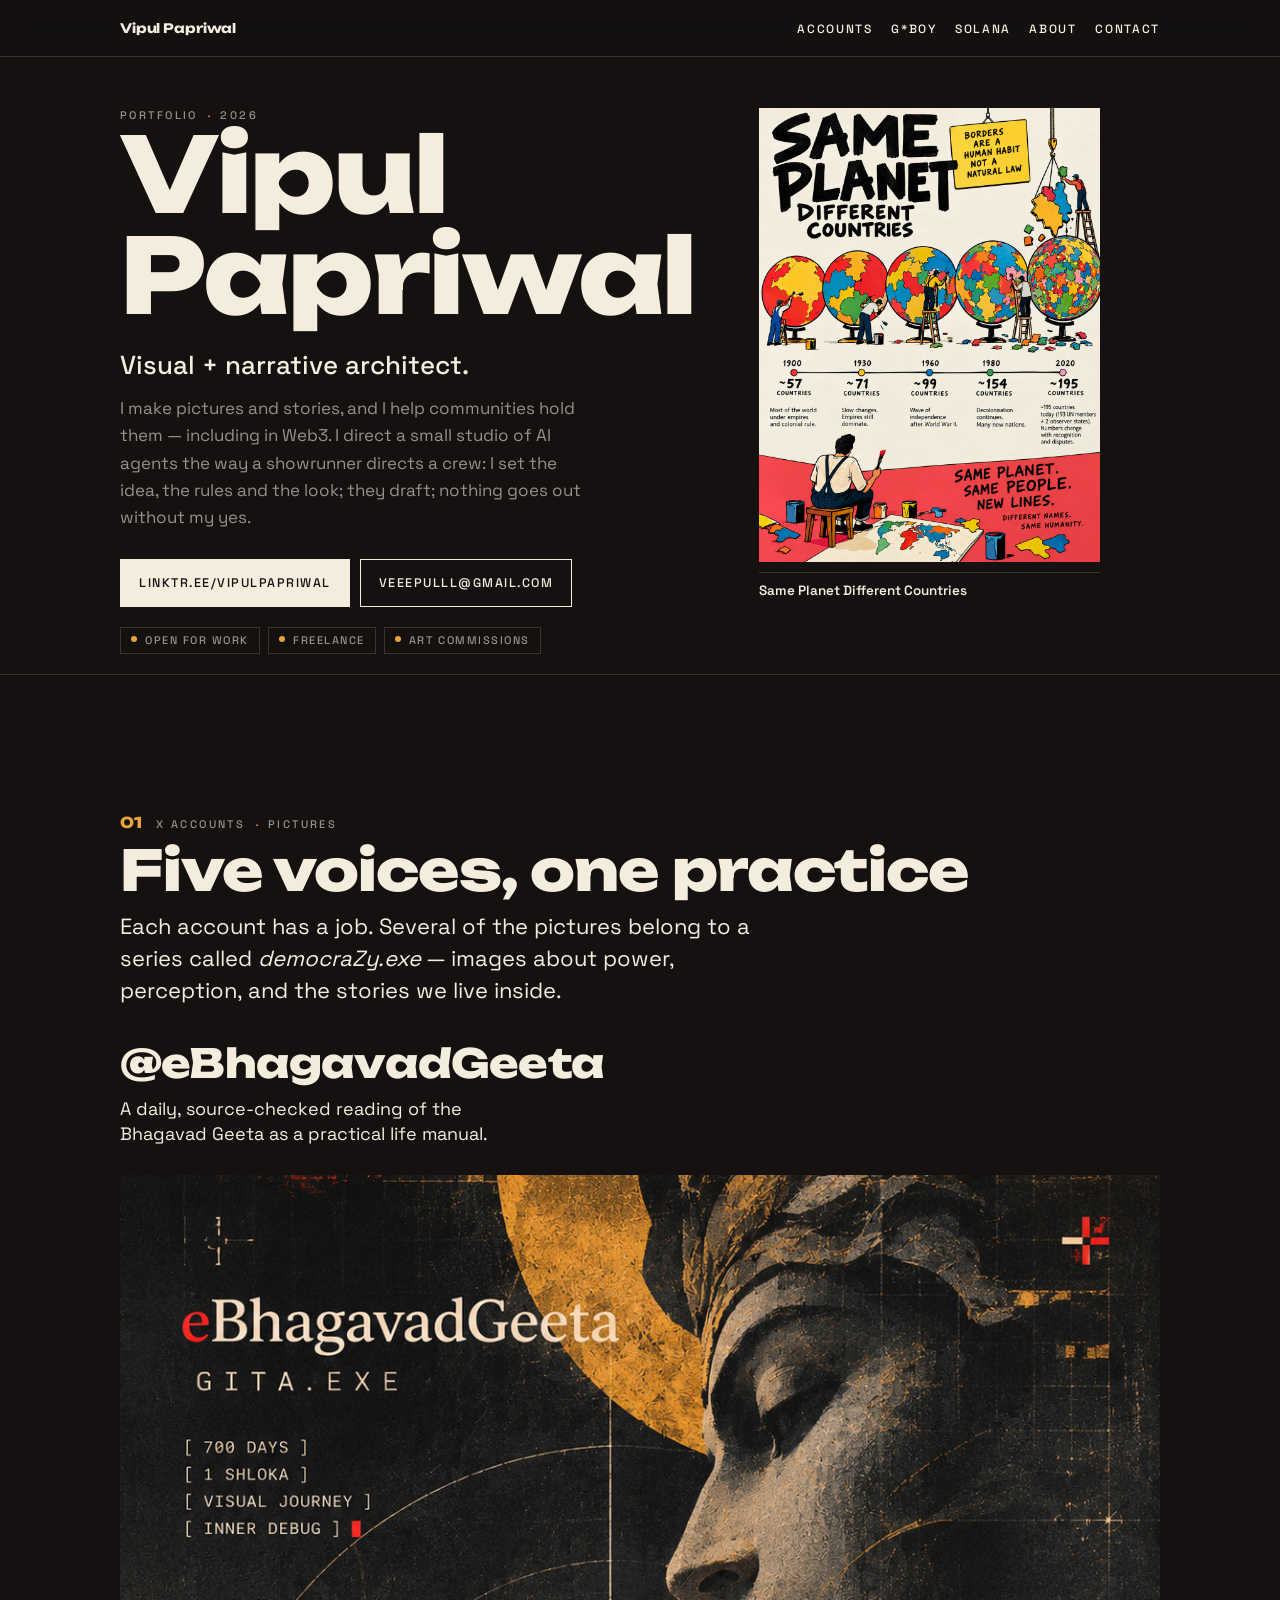
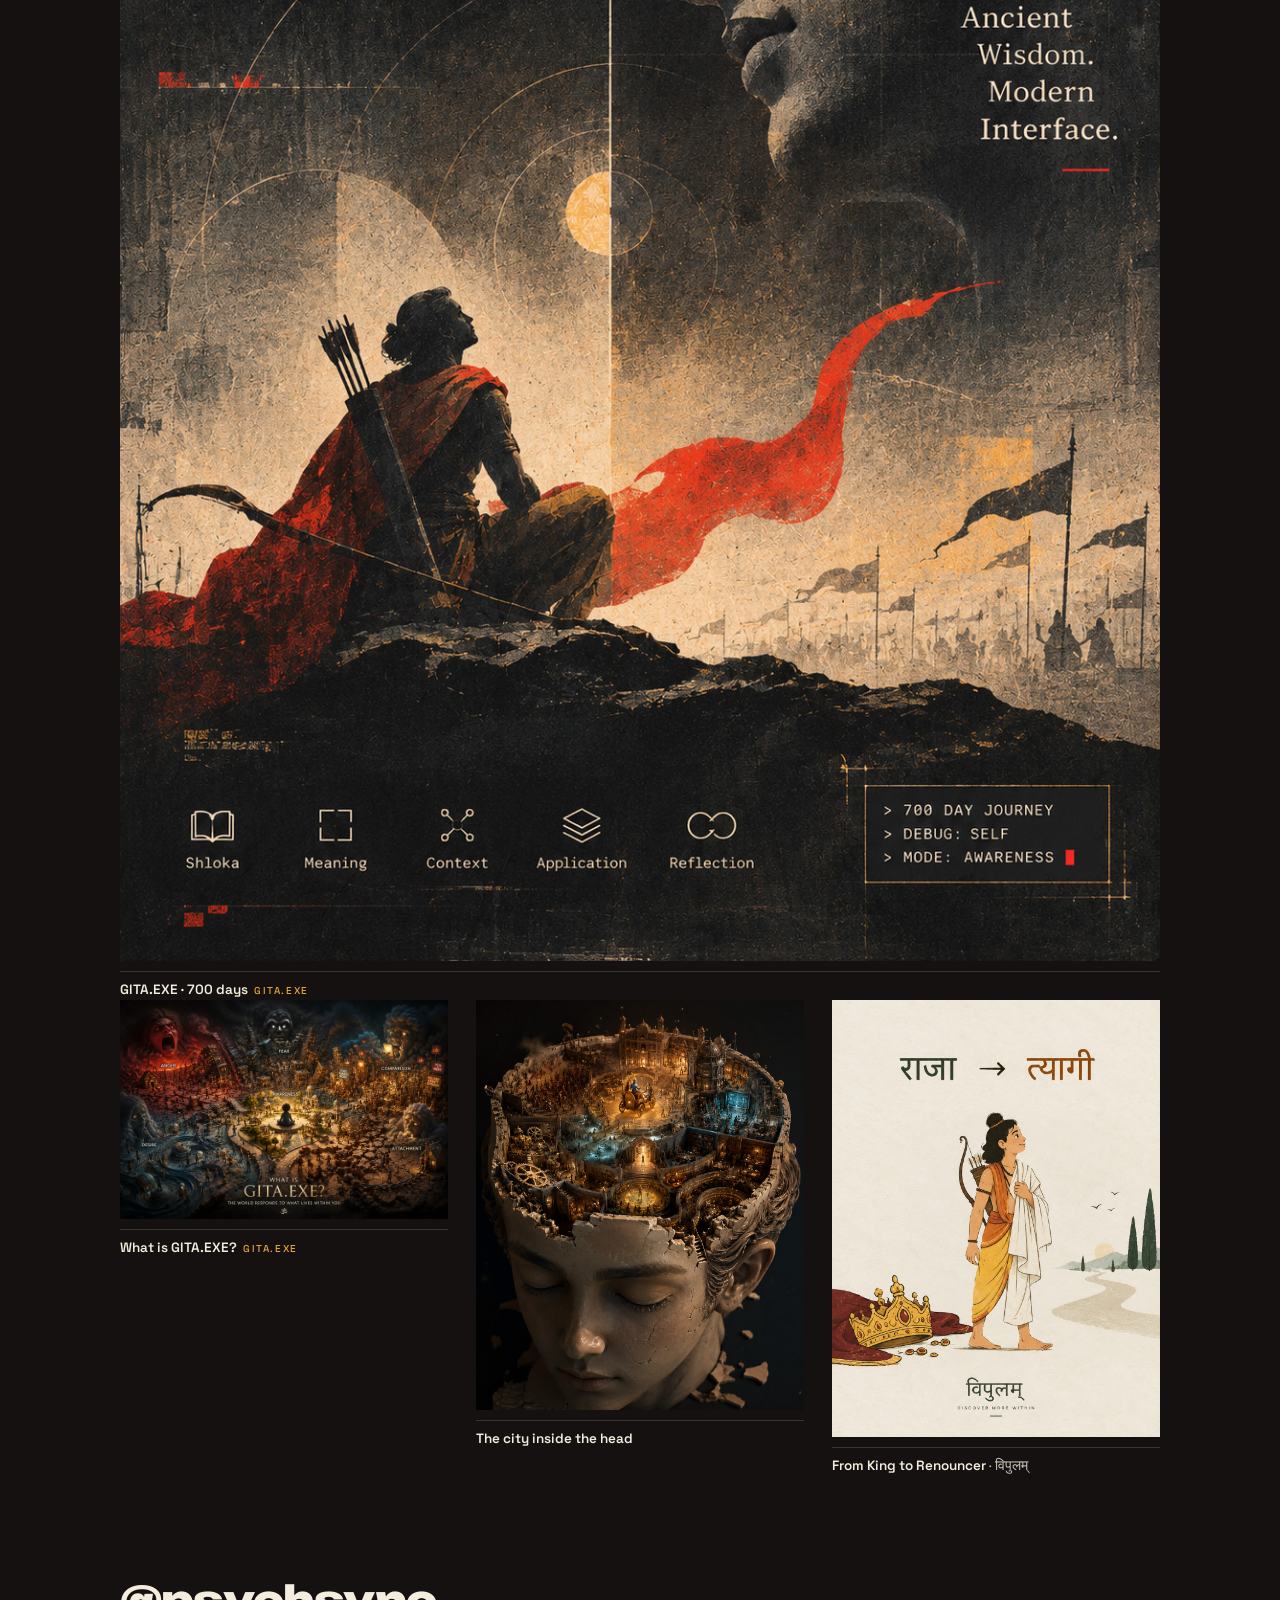
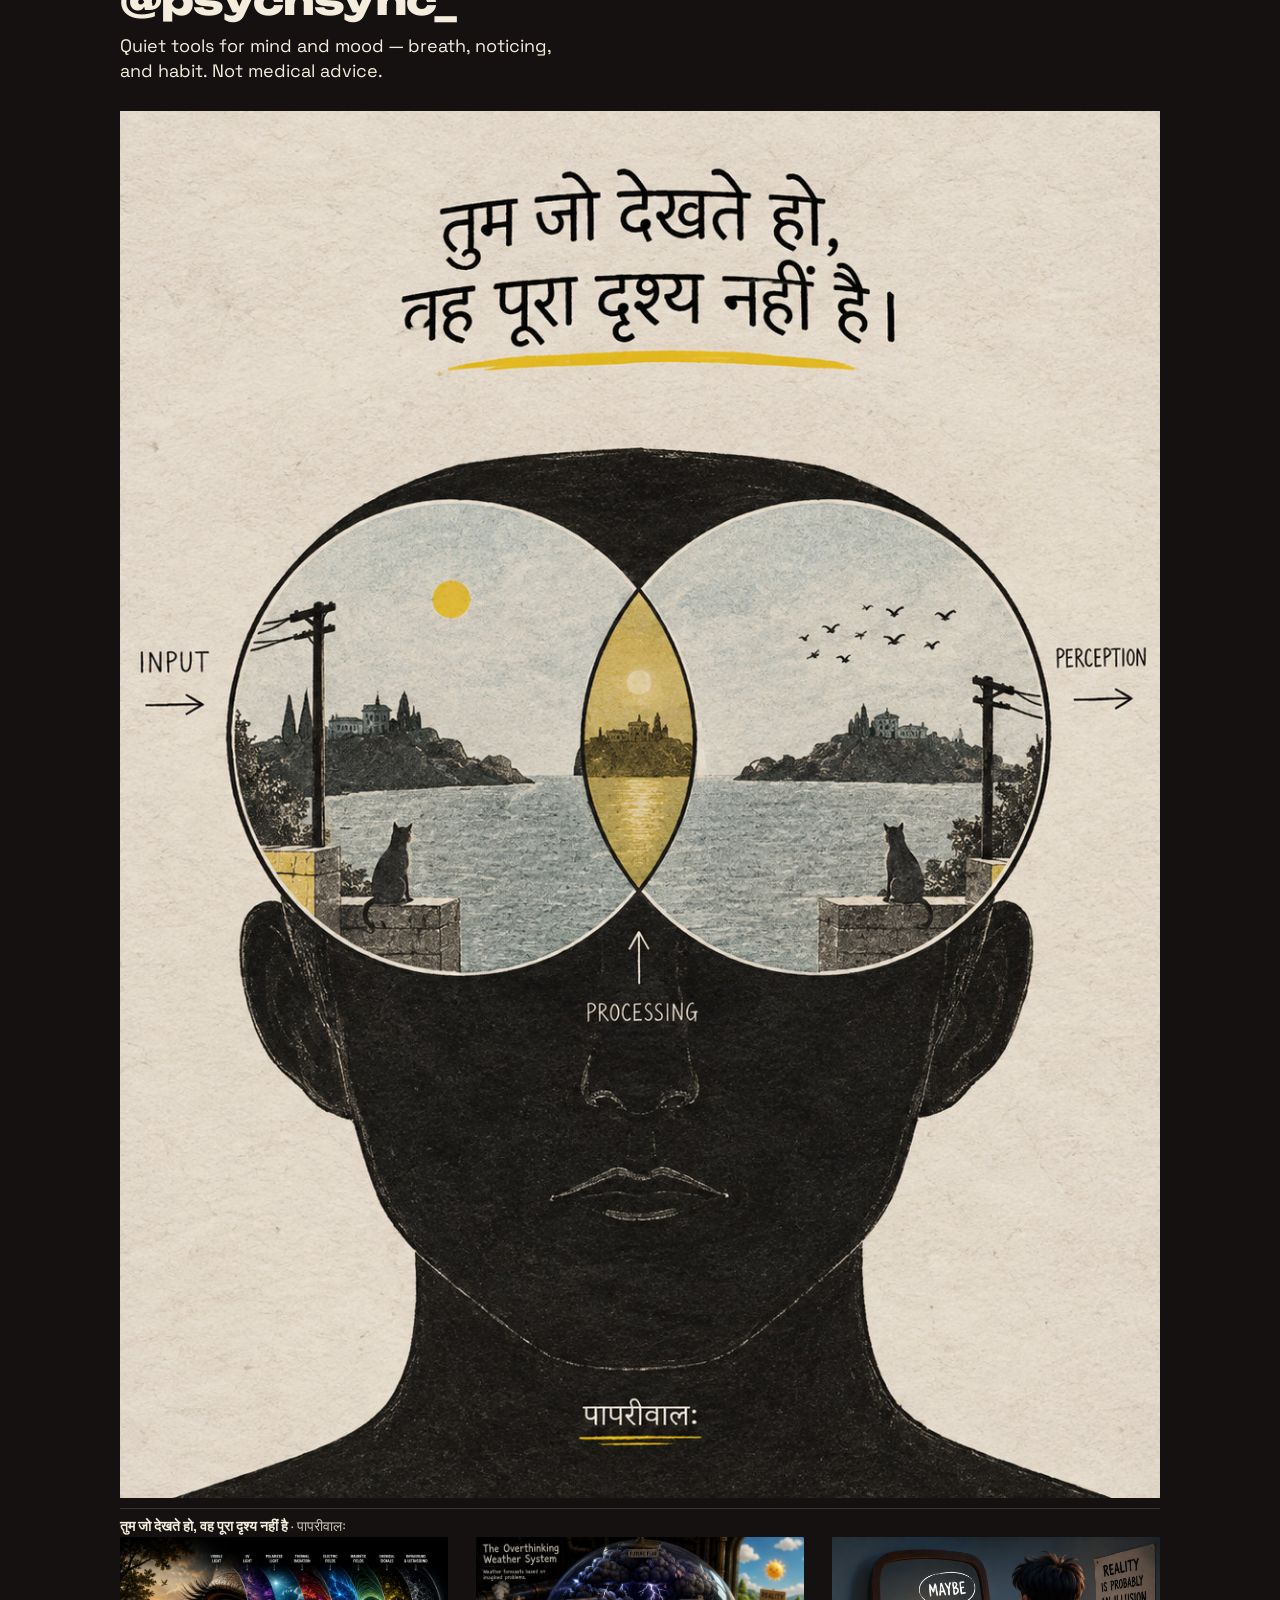
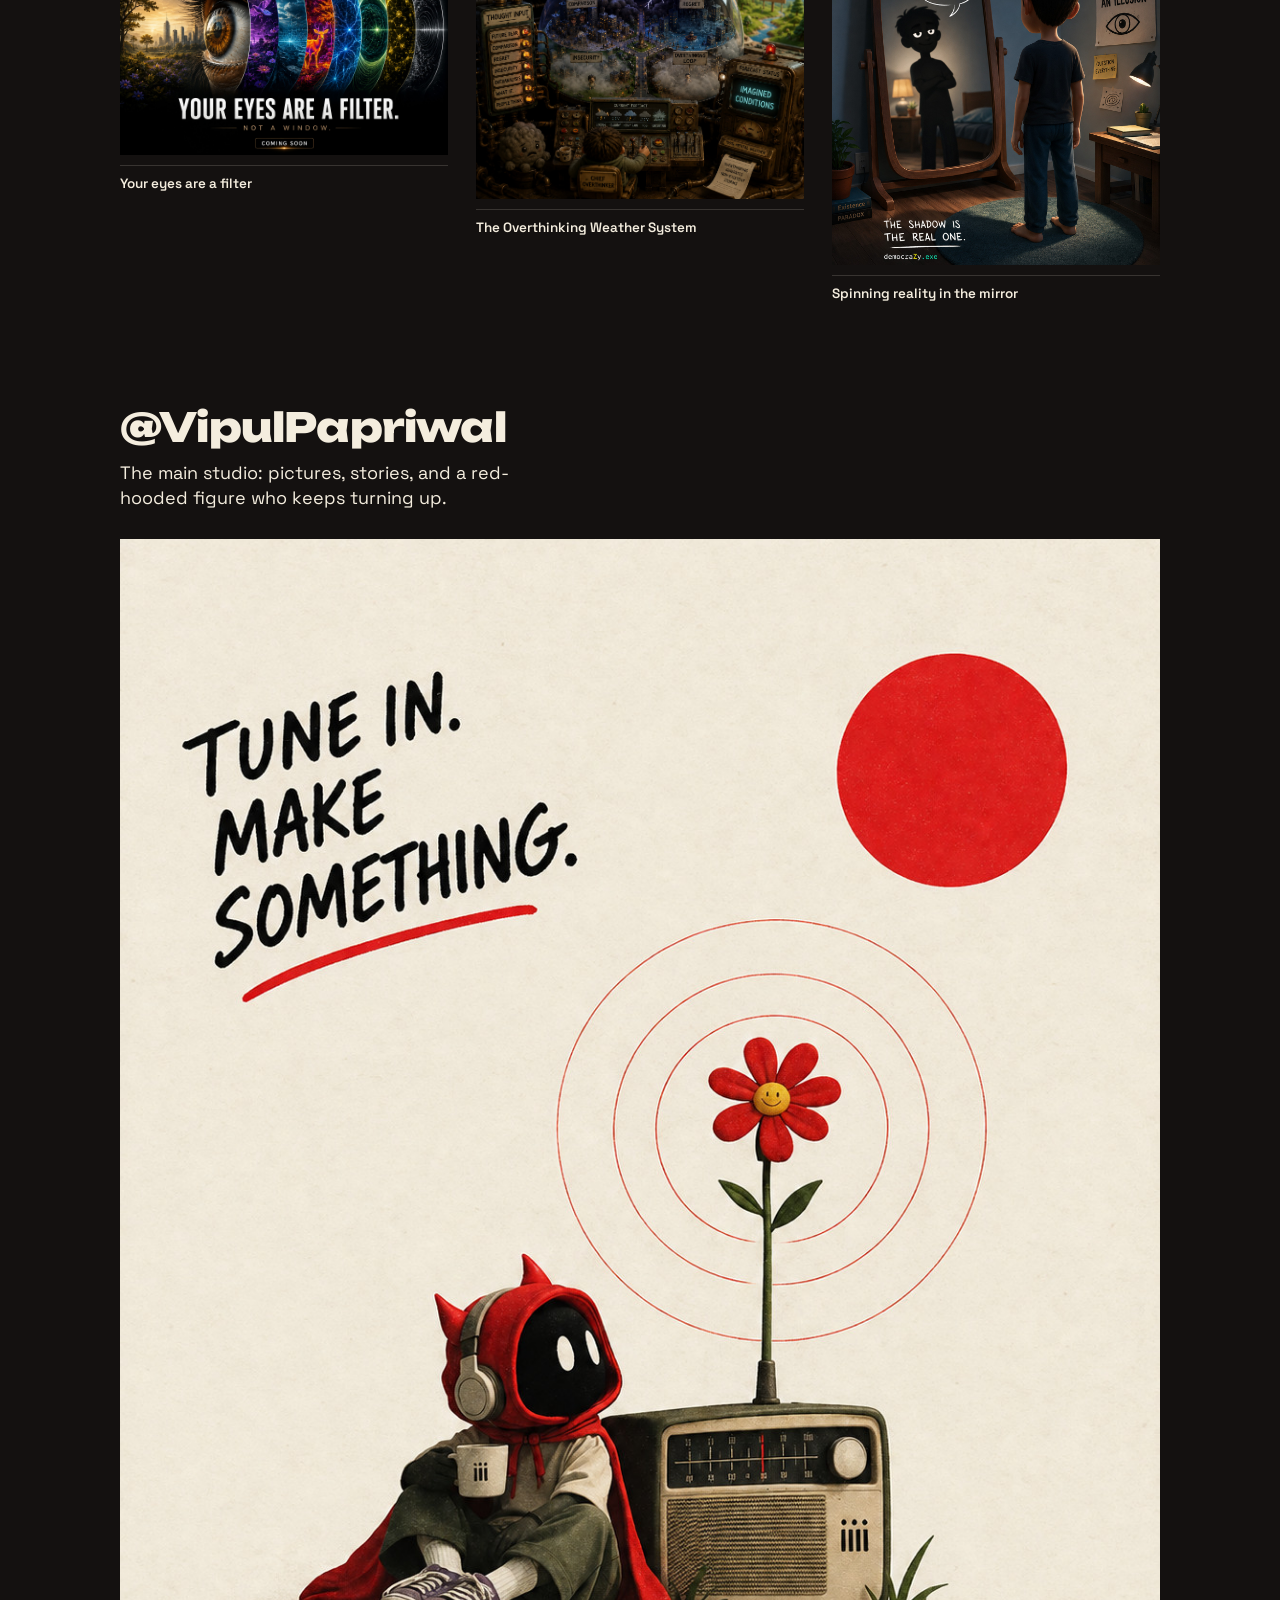
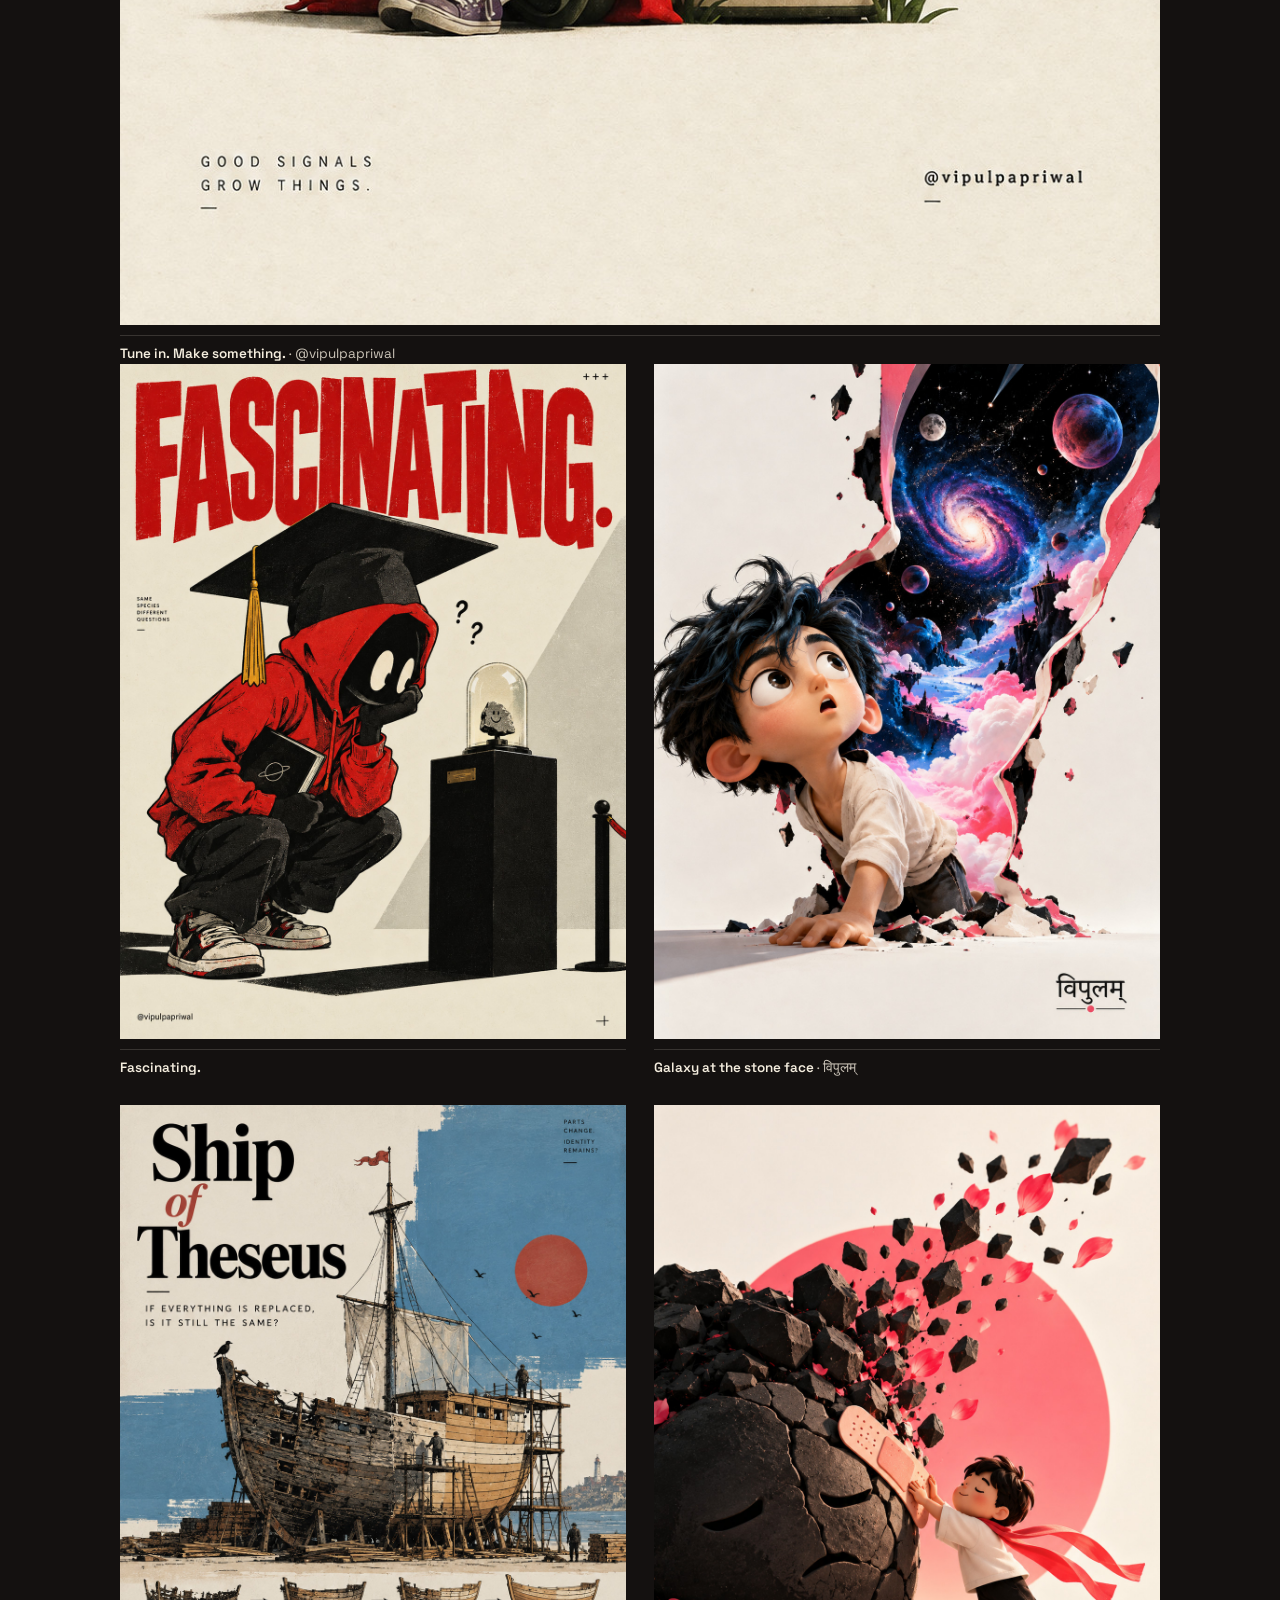
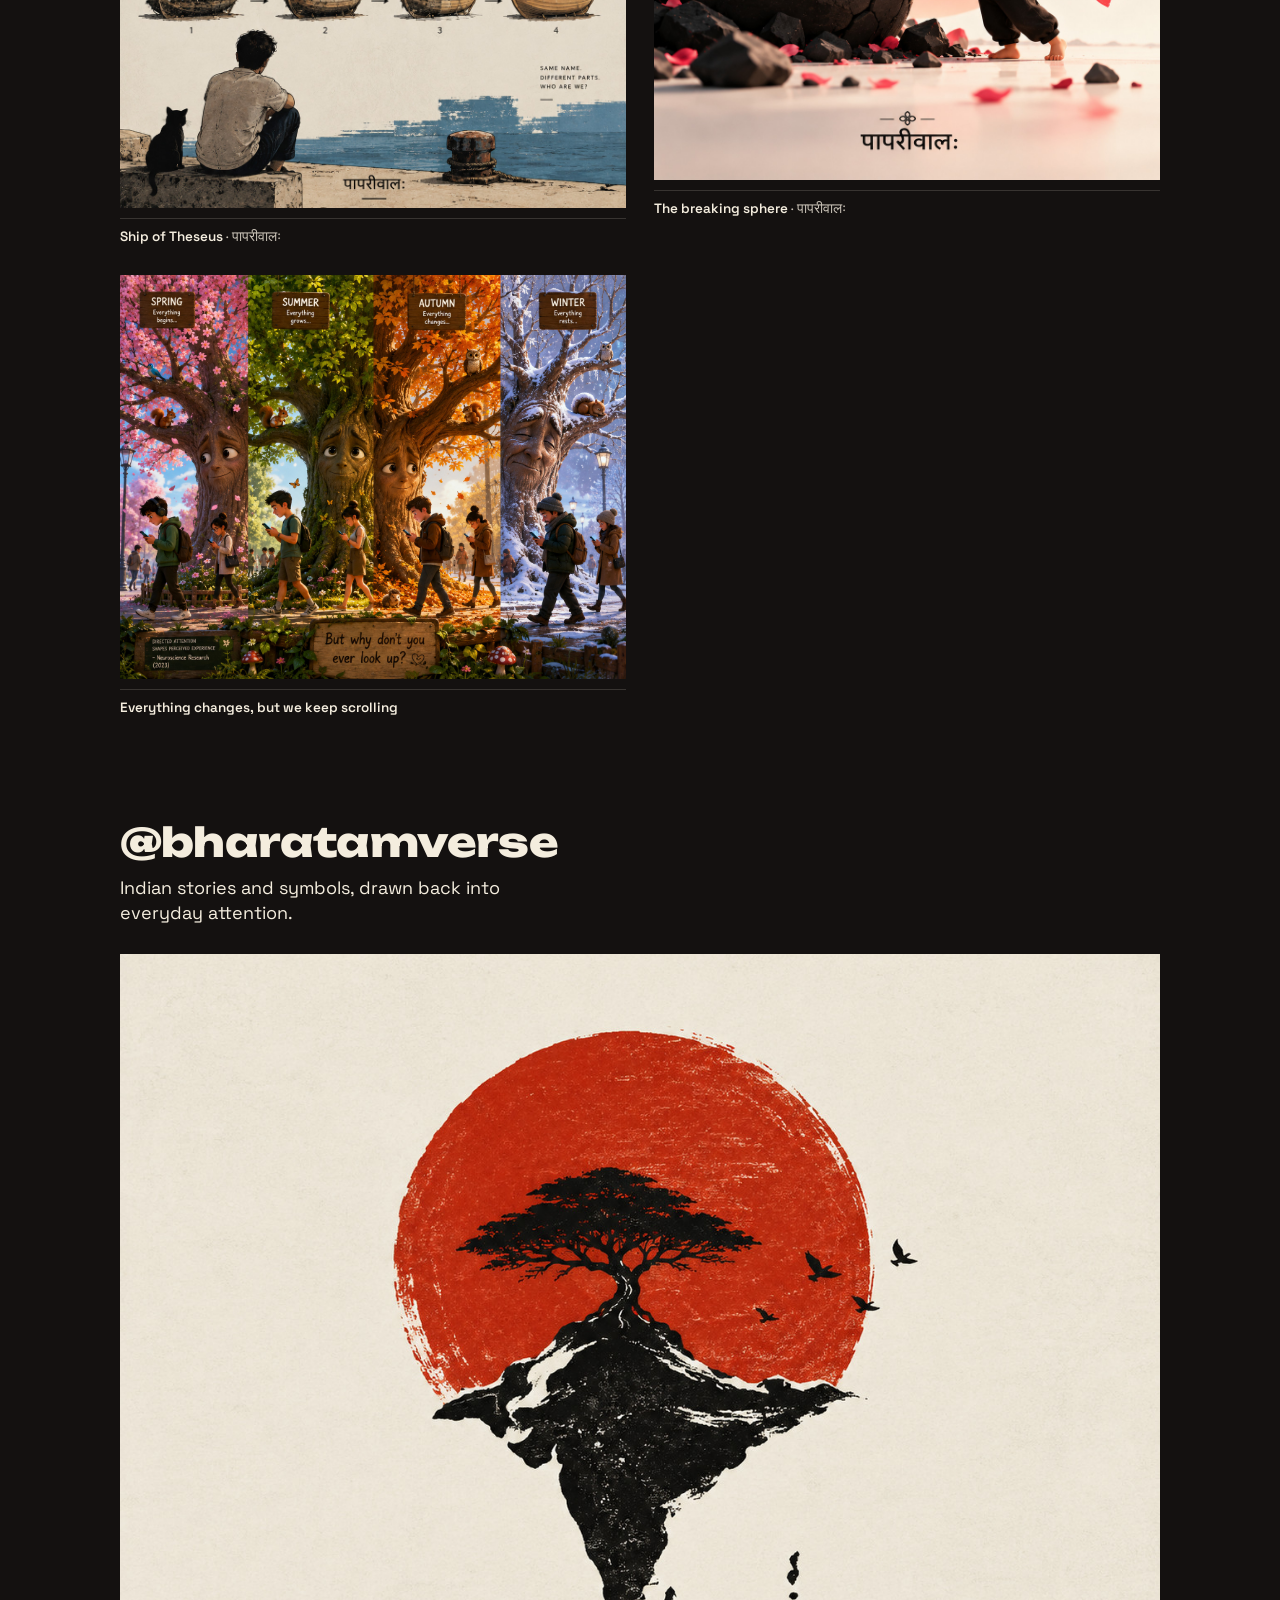
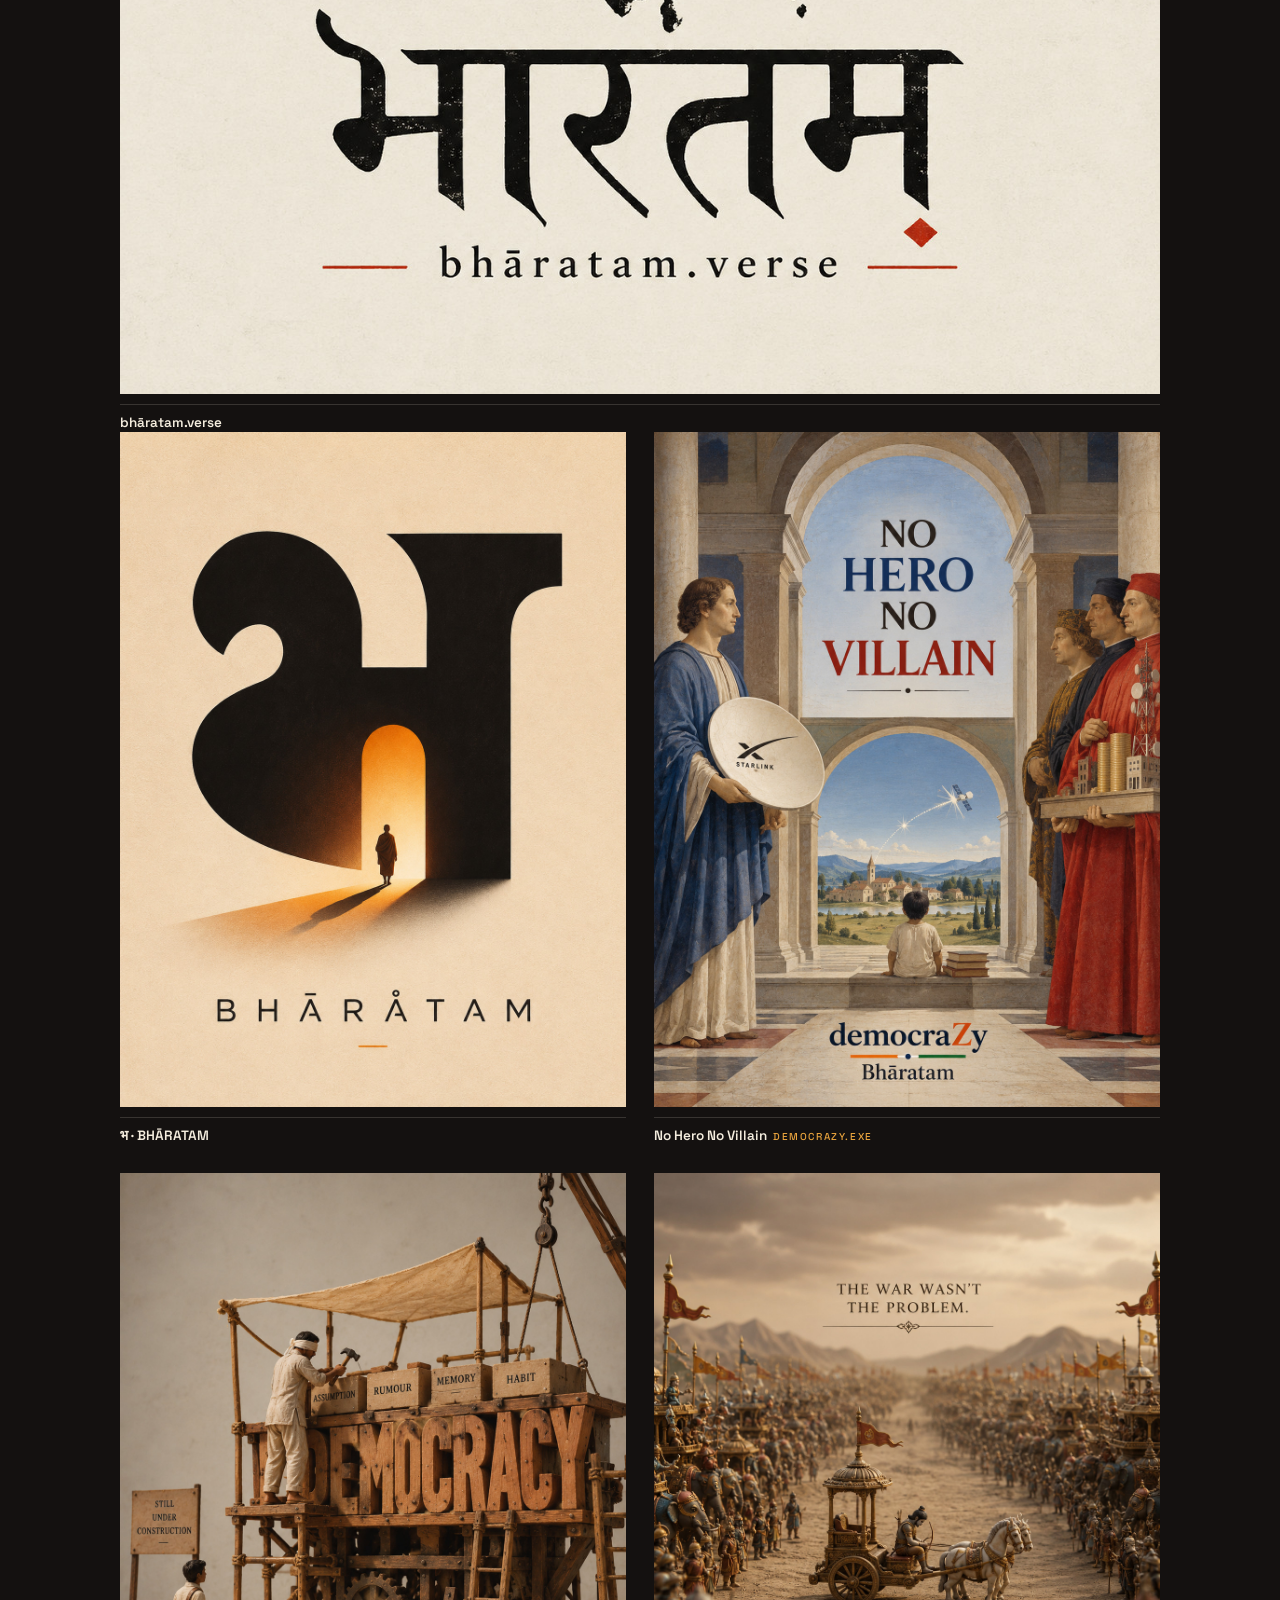
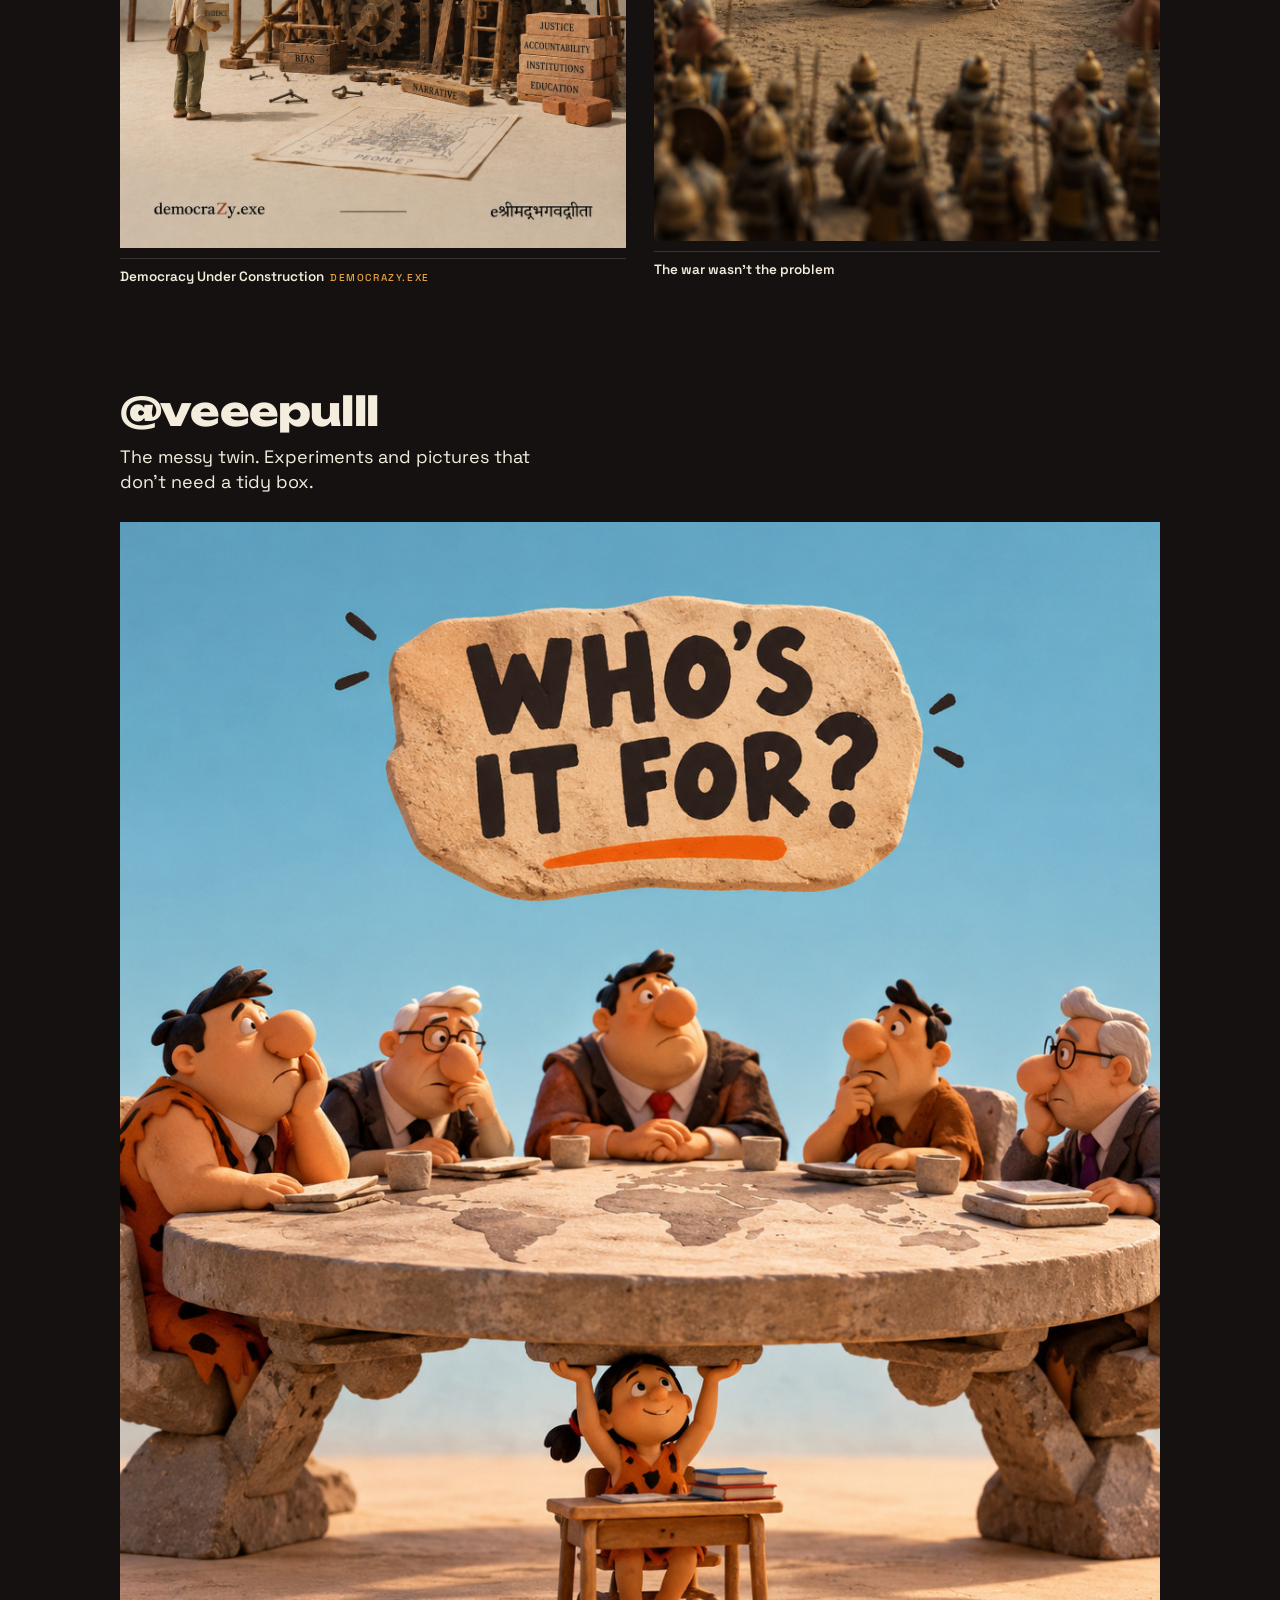
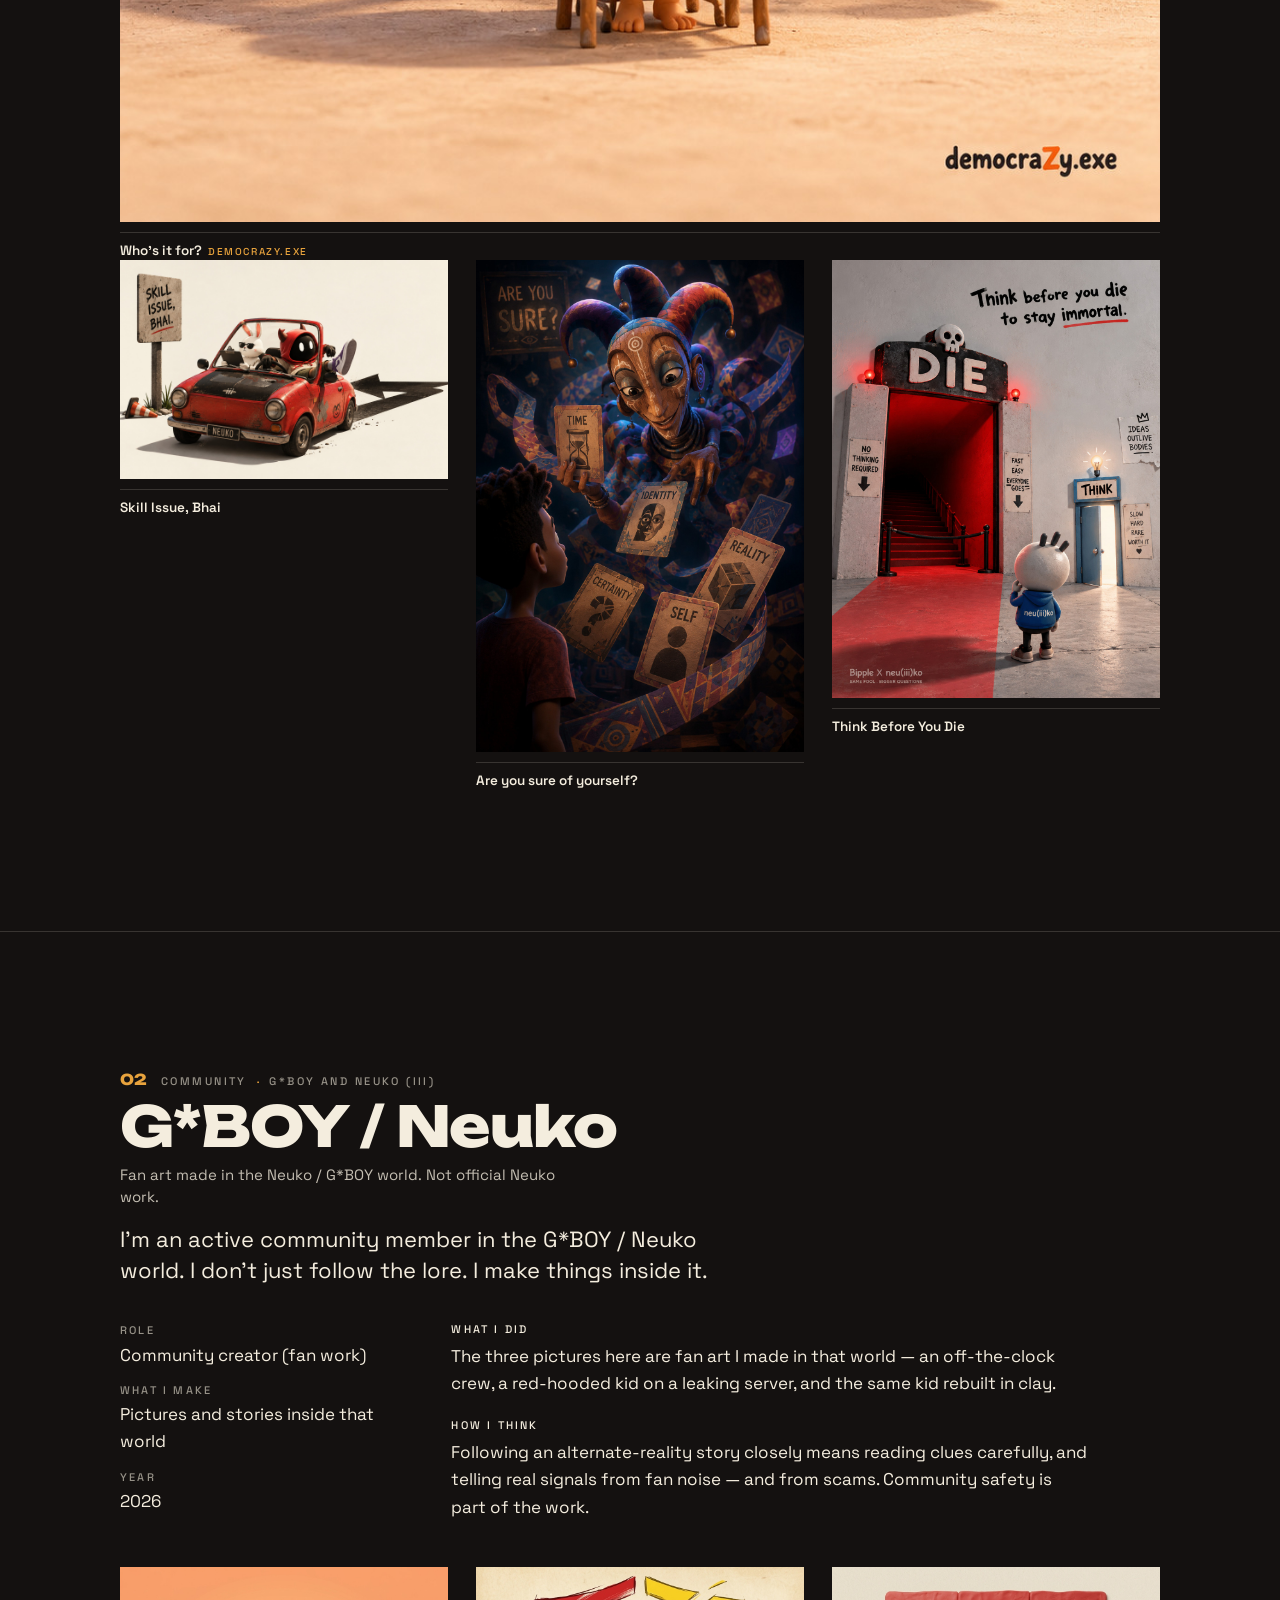
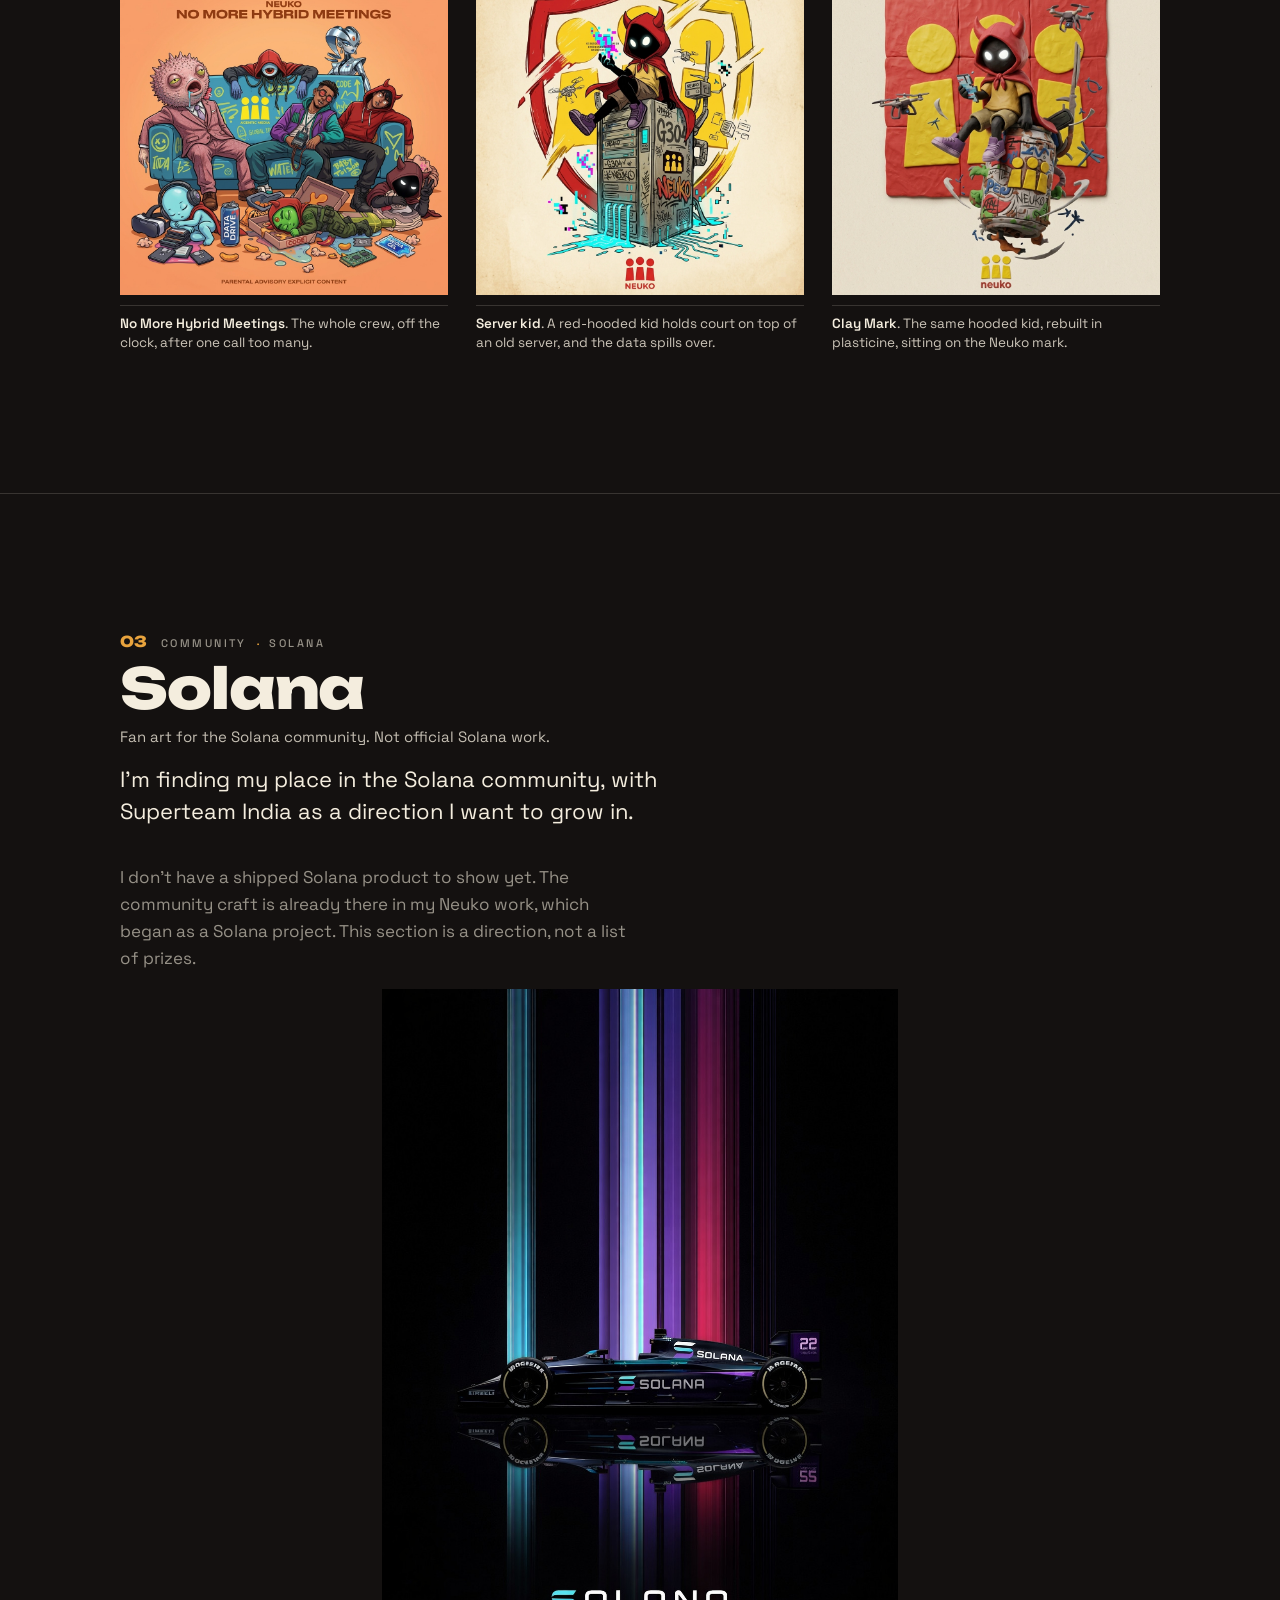
==== commit 5632b179: "Remove city and old job from site and PDF" ====
--- a/index.html
+++ b/index.html
@@ -4,7 +4,7 @@
 <meta charset="utf-8">
 <meta name="viewport" content="width=device-width,initial-scale=1">
 <title>Vipul Papriwal · Visual + narrative architect</title>
-<meta name="description" content="Vipul Papriwal, Indore. Artist and visual + narrative architect. Pictures, stories, and community systems, including Web3. Open for work.">
+<meta name="description" content="Vipul Papriwal. Artist and visual + narrative architect. Pictures, stories, and community systems, including Web3. Open for work.">
 <link rel="icon" href="/favicon.ico" sizes="any">
 <link rel="icon" type="image/png" sizes="32x32" href="/favicon-32.png">
 <link rel="apple-touch-icon" sizes="180x180" href="/apple-touch-icon-180.png">
@@ -12,7 +12,7 @@
 <meta property="og:type" content="website">
 <meta property="og:url" content="https://vipulpapriwal.github.io/">
 <meta property="og:title" content="Vipul Papriwal · Visual + narrative architect">
-<meta property="og:description" content="Vipul Papriwal, Indore. Artist and visual + narrative architect. Pictures, stories, and community systems, including Web3. Open for work.">
+<meta property="og:description" content="Vipul Papriwal. Artist and visual + narrative architect. Pictures, stories, and community systems, including Web3. Open for work.">
 <meta property="og:image" content="https://vipulpapriwal.github.io/og.jpg">
 <meta property="og:image:type" content="image/jpeg">
 <meta property="og:image:width" content="1200">
@@ -20,7 +20,7 @@
 <meta property="og:image:alt" content="Vipul Papriwal, visual + narrative architect. Beside the name, a crop of the Same Planet poster: a painter on a stool with a map.">
 <meta name="twitter:card" content="summary_large_image">
 <meta name="twitter:title" content="Vipul Papriwal · Visual + narrative architect">
-<meta name="twitter:description" content="Vipul Papriwal, Indore. Artist and visual + narrative architect. Pictures, stories, and community systems, including Web3. Open for work.">
+<meta name="twitter:description" content="Vipul Papriwal. Artist and visual + narrative architect. Pictures, stories, and community systems, including Web3. Open for work.">
 <meta name="twitter:image" content="https://vipulpapriwal.github.io/og.jpg">
 <meta name="twitter:image:alt" content="Vipul Papriwal, visual + narrative architect. Beside the name, a crop of the Same Planet poster: a painter on a stool with a map.">
 <link rel="stylesheet" href="assets/style.css">
@@ -43,7 +43,7 @@
 <header class="hero" id="top">
   <div class="wrap hero-grid">
     <div class="hero-copy">
-      <p class="label">Portfolio <span class="dot">·</span> Indore, India</p>
+      <p class="label">Portfolio <span class="dot">·</span> 2026</p>
       <h1>Vipul<br>Papriwal</h1>
       <p class="role">Visual + narrative architect.</p>
       <p class="bio">I make pictures and stories, and I help communities hold them — including in Web3. I direct a small studio of AI agents the way a showrunner directs a crew: I set the idea, the rules and the look; they draft; nothing goes out without my yes.</p>
@@ -158,13 +158,11 @@
         </figure>
         <figure class="portrait">
           <img src="assets/img/portrait_husky.jpg" alt="Vipul holding a husky outdoors">
-          <figcaption class="cap">Indore, India</figcaption>
         </figure>
       </div>
       <div>
         <h2>Hi, I’m Vipul.</h2>
         <p>I’m an artist who builds with AI agents. I spent the last stretch building my own creative practice and learning that craft hands-on. This site is what came out of it: community work, a set of public voices, and a lot of pictures.</p>
-        <p>Before that I worked in customer support at Teleperformance, which taught me to stay calm, listen first and explain clearly. I still use that every day with communities and clients.</p>
         <p class="label" style="margin:28px 0 8px">A value I keep</p>
         <p style="font:700 clamp(20px,3vw,28px)/1.2 Unbounded,sans-serif;margin:0">ahimsa · nobody hurts nobody.</p>
       </div>
@@ -174,7 +172,6 @@
         <p class="label">Experience</p>
         <ul class="timeline">
           <li><span class="when">Now</span><div><b>Independent artist and builder</b><p>Self-directed. I run a small AI-agent studio for art and publishing, the eBhagavadGeeta series, and community work in the G*BOY / Neuko world.</p></div></li>
-          <li><span class="when">2018–19</span><div><b>Customer Support Associate · Teleperformance</b><p>Indore. Customer communication, listening first, staying calm under pressure.</p></div></li>
           <li><span class="when">Learning</span><div><b>Projection mapping</b><p>Self-taught from a zero budget: one projector, one HDMI cable, free software (MapMap).</p></div></li>
         </ul>
       </div>
